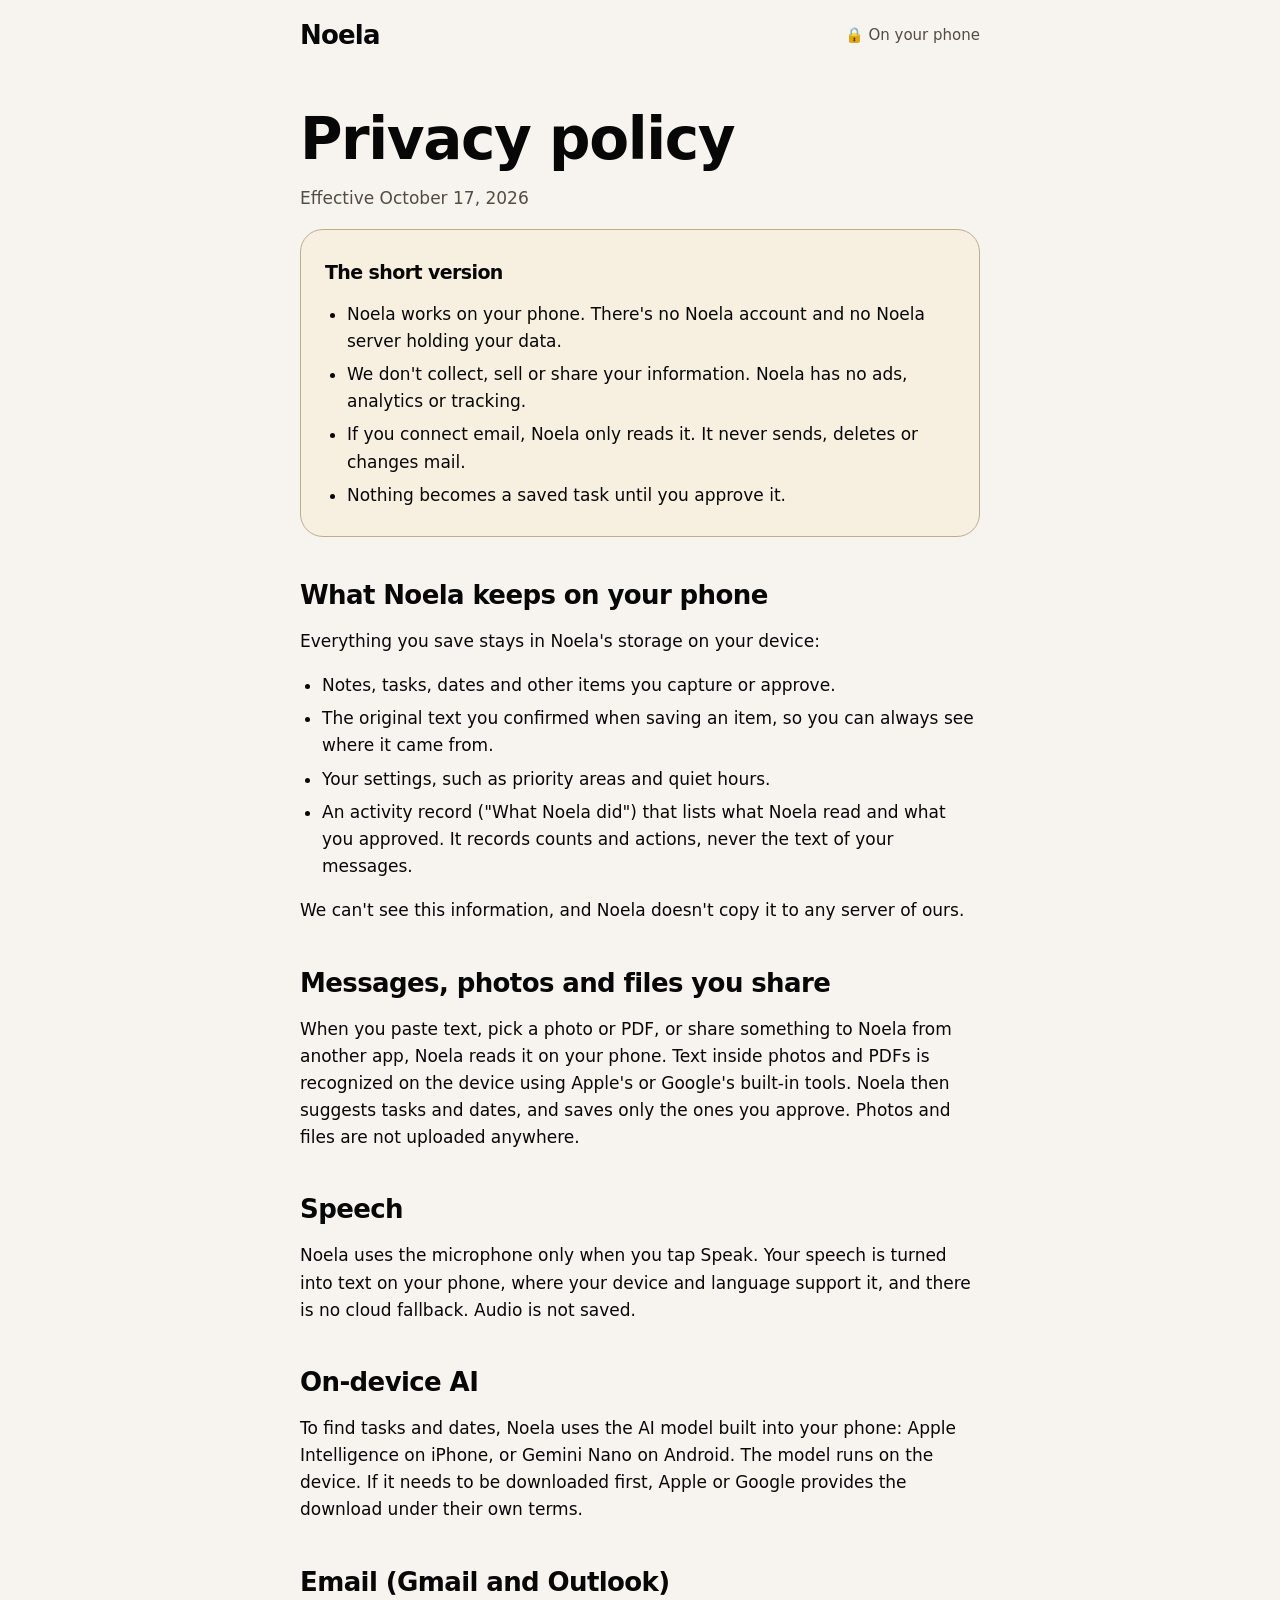
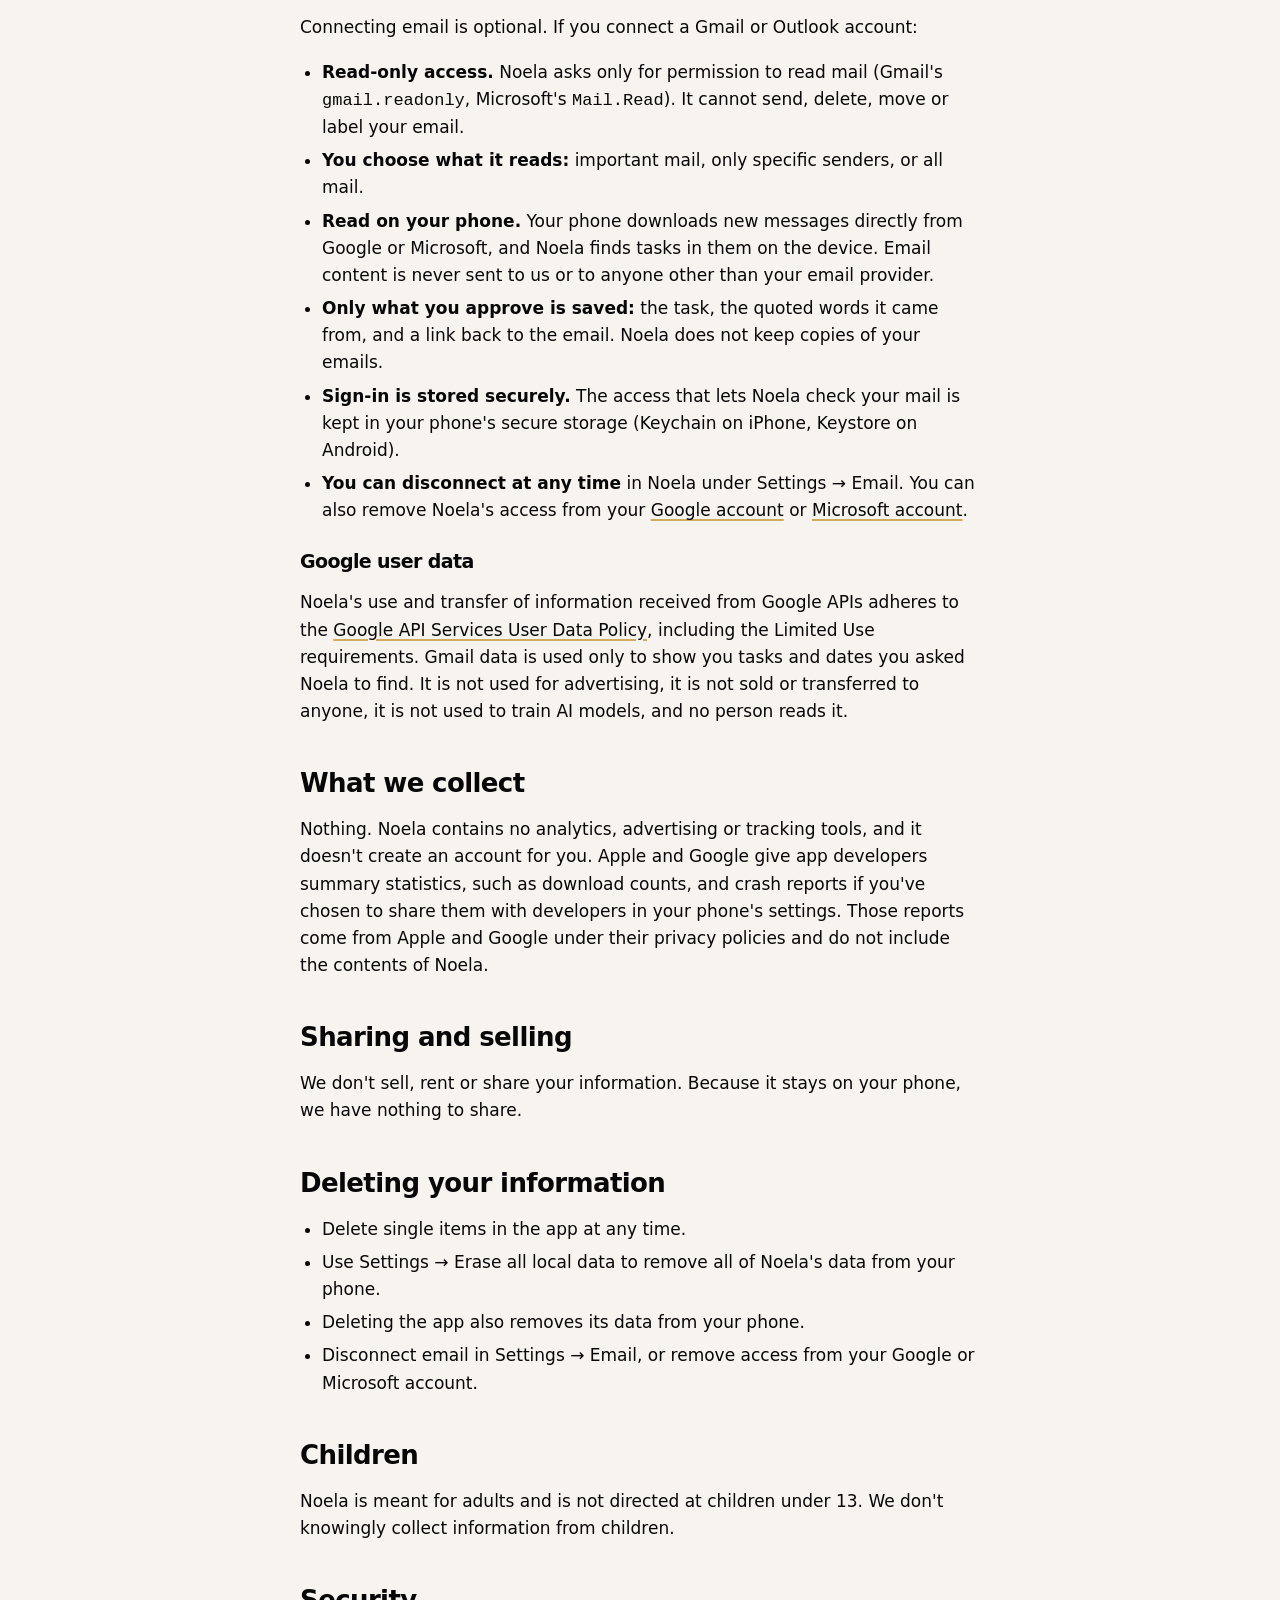
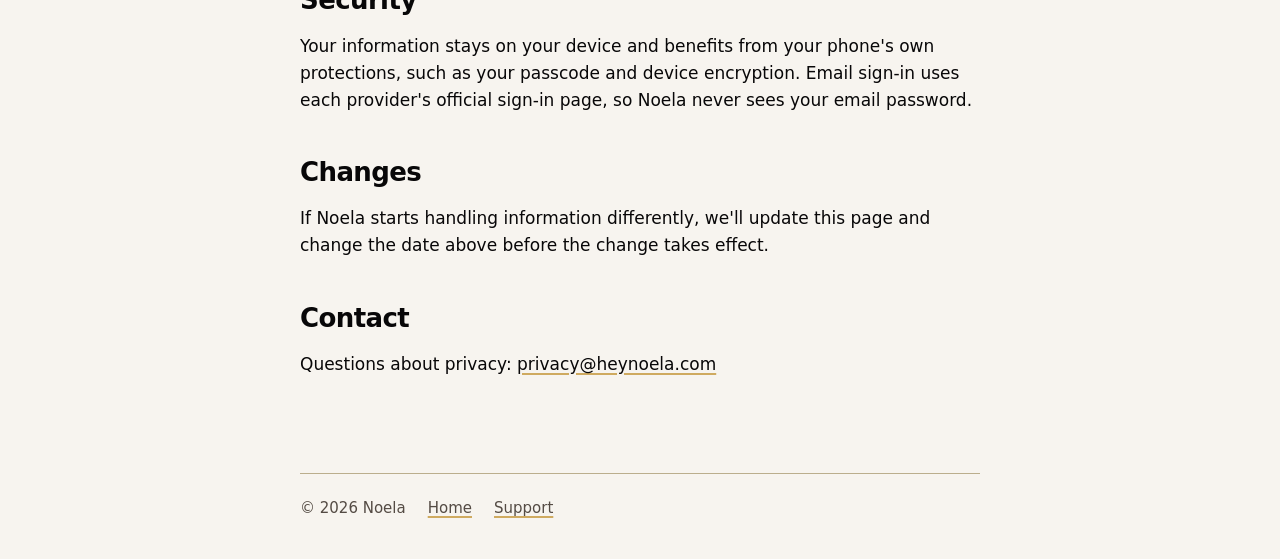
==== privacy/index.html @ 72f163c3 "Coming-soon site, privacy policy, support page and Microsoft domain verification Co-Authored-By: Cla" ====
<!doctype html>
<html lang="en">
<head>
  <meta charset="utf-8">
  <meta name="viewport" content="width=device-width, initial-scale=1">
  <meta name="robots" content="noindex">
  <title>Privacy policy · Noela</title>
  <meta name="description" content="How Noela handles your information: it stays on your phone.">
  <link rel="stylesheet" href="/site.css">
</head>
<body>
  <div class="wrap">
    <header class="top">
      <a class="wordmark" href="/">Noela</a>
      <span class="lock">🔒 On your phone</span>
    </header>

    <main class="doc">
      <h1>Privacy policy</h1>
      <p class="updated">Effective October 17, 2026</p>

      <div class="summary">
        <h3>The short version</h3>
        <ul>
          <li>Noela works on your phone. There's no Noela account and no Noela server holding your data.</li>
          <li>We don't collect, sell or share your information. Noela has no ads, analytics or tracking.</li>
          <li>If you connect email, Noela only reads it. It never sends, deletes or changes mail.</li>
          <li>Nothing becomes a saved task until you approve it.</li>
        </ul>
      </div>

      <h2>What Noela keeps on your phone</h2>
      <p>Everything you save stays in Noela's storage on your device:</p>
      <ul>
        <li>Notes, tasks, dates and other items you capture or approve.</li>
        <li>The original text you confirmed when saving an item, so you can always see where it came from.</li>
        <li>Your settings, such as priority areas and quiet hours.</li>
        <li>An activity record ("What Noela did") that lists what Noela read and what you approved. It records counts and actions, never the text of your messages.</li>
      </ul>
      <p>We can't see this information, and Noela doesn't copy it to any server of ours.</p>

      <h2>Messages, photos and files you share</h2>
      <p>When you paste text, pick a photo or PDF, or share something to Noela from another app, Noela reads it on your phone. Text inside photos and PDFs is recognized on the device using Apple's or Google's built-in tools. Noela then suggests tasks and dates, and saves only the ones you approve. Photos and files are not uploaded anywhere.</p>

      <h2>Speech</h2>
      <p>Noela uses the microphone only when you tap Speak. Your speech is turned into text on your phone, where your device and language support it, and there is no cloud fallback. Audio is not saved.</p>

      <h2>On-device AI</h2>
      <p>To find tasks and dates, Noela uses the AI model built into your phone: Apple Intelligence on iPhone, or Gemini Nano on Android. The model runs on the device. If it needs to be downloaded first, Apple or Google provides the download under their own terms.</p>

      <h2>Email (Gmail and Outlook)</h2>
      <p>Connecting email is optional. If you connect a Gmail or Outlook account:</p>
      <ul>
        <li><strong>Read-only access.</strong> Noela asks only for permission to read mail (Gmail's <code>gmail.readonly</code>, Microsoft's <code>Mail.Read</code>). It cannot send, delete, move or label your email.</li>
        <li><strong>You choose what it reads:</strong> important mail, only specific senders, or all mail.</li>
        <li><strong>Read on your phone.</strong> Your phone downloads new messages directly from Google or Microsoft, and Noela finds tasks in them on the device. Email content is never sent to us or to anyone other than your email provider.</li>
        <li><strong>Only what you approve is saved:</strong> the task, the quoted words it came from, and a link back to the email. Noela does not keep copies of your emails.</li>
        <li><strong>Sign-in is stored securely.</strong> The access that lets Noela check your mail is kept in your phone's secure storage (Keychain on iPhone, Keystore on Android).</li>
        <li><strong>You can disconnect at any time</strong> in Noela under Settings → Email. You can also remove Noela's access from your <a href="https://myaccount.google.com/permissions">Google account</a> or <a href="https://account.live.com/consent/Manage">Microsoft account</a>.</li>
      </ul>

      <h3>Google user data</h3>
      <p>Noela's use and transfer of information received from Google APIs adheres to the <a href="https://developers.google.com/terms/api-services-user-data-policy">Google API Services User Data Policy</a>, including the Limited Use requirements. Gmail data is used only to show you tasks and dates you asked Noela to find. It is not used for advertising, it is not sold or transferred to anyone, it is not used to train AI models, and no person reads it.</p>

      <h2>What we collect</h2>
      <p>Nothing. Noela contains no analytics, advertising or tracking tools, and it doesn't create an account for you. Apple and Google give app developers summary statistics, such as download counts, and crash reports if you've chosen to share them with developers in your phone's settings. Those reports come from Apple and Google under their privacy policies and do not include the contents of Noela.</p>

      <h2>Sharing and selling</h2>
      <p>We don't sell, rent or share your information. Because it stays on your phone, we have nothing to share.</p>

      <h2>Deleting your information</h2>
      <ul>
        <li>Delete single items in the app at any time.</li>
        <li>Use Settings → Erase all local data to remove all of Noela's data from your phone.</li>
        <li>Deleting the app also removes its data from your phone.</li>
        <li>Disconnect email in Settings → Email, or remove access from your Google or Microsoft account.</li>
      </ul>

      <h2>Children</h2>
      <p>Noela is meant for adults and is not directed at children under 13. We don't knowingly collect information from children.</p>

      <h2>Security</h2>
      <p>Your information stays on your device and benefits from your phone's own protections, such as your passcode and device encryption. Email sign-in uses each provider's official sign-in page, so Noela never sees your email password.</p>

      <h2>Changes</h2>
      <p>If Noela starts handling information differently, we'll update this page and change the date above before the change takes effect.</p>

      <h2>Contact</h2>
      <p>Questions about privacy: <a href="mailto:privacy@heynoela.com">privacy@heynoela.com</a></p>
    </main>

    <footer>
      <span>© 2026 Noela</span>
      <a href="/">Home</a>
      <a href="/support/">Support</a>
    </footer>
  </div>
</body>
</html>
---- site.css ----
/* Noela's Honey palette, matching app/lib/honey.dart in the app. */
:root {
  --paper: #f7f4ef;
  --surface: #fffdf8;
  --ink: #080708;
  --muted: #544b44;
  --soft: #e3d1a2;
  --gold: #cfaa60;
  --gold-tint: #f7f0e0;
  --brown: #936c49;
  --line: #bbae8d;
  --focus: #195fb4;
  --rounded: ui-rounded, "SF Pro Rounded", "Nunito", system-ui, -apple-system, "Segoe UI", sans-serif;
  --body: system-ui, -apple-system, "Segoe UI", Roboto, sans-serif;
}

* { box-sizing: border-box; }

html { -webkit-text-size-adjust: 100%; }

body {
  margin: 0;
  background: var(--paper);
  color: var(--ink);
  font: 17px/1.6 var(--body);
}

a { color: var(--ink); text-decoration-color: var(--gold); text-underline-offset: 3px; text-decoration-thickness: 2px; }
a:hover { text-decoration-color: var(--brown); }
a:focus-visible { outline: 3px solid var(--focus); outline-offset: 3px; border-radius: 4px; }

.wrap { max-width: 720px; margin: 0 auto; padding: 0 20px; }

header.top {
  display: flex; align-items: center; justify-content: space-between;
  padding: 22px 0;
}
.wordmark {
  font: 700 26px/1 var(--rounded); letter-spacing: -0.8px;
  text-decoration: none; color: var(--ink);
}
.lock { color: var(--muted); font-size: 15px; display: flex; gap: 6px; align-items: center; }

h1, h2, h3 { font-family: var(--rounded); letter-spacing: -0.6px; line-height: 1.15; }
h1 { font-size: clamp(36px, 8vw, 58px); font-weight: 700; margin: 0 0 18px; letter-spacing: -1.4px; }
h2 { font-size: 26px; font-weight: 650; margin: 44px 0 10px; }
h3 { font-size: 19px; font-weight: 650; margin: 26px 0 6px; }
p, li { color: var(--ink); }
.muted { color: var(--muted); }

/* Home */
.hero { padding: 9vh 0 6vh; }
.lede { font-size: 20px; color: var(--muted); max-width: 34ch; margin: 0 0 30px; }
.card {
  background: var(--gold-tint); border: 1px solid var(--line); border-radius: 23px;
  padding: 24px 26px; margin: 0 0 18px;
}
.card p { margin: 0 0 10px; }
.card p:last-child { margin: 0; }
.pill {
  display: inline-block; background: var(--ink); color: var(--paper);
  padding: 13px 24px; border-radius: 999px; font-weight: 600; text-decoration: none;
}
.pill:hover { background: #2a2526; }
.points { list-style: none; padding: 0; margin: 26px 0 0; display: grid; gap: 12px; }
.points li {
  background: var(--surface); border: 1px solid var(--line); border-radius: 18px; padding: 14px 18px;
}
.points strong { font-family: var(--rounded); }

/* Long-form pages */
.doc { padding: 4vh 0 2vh; }
.doc .updated { color: var(--muted); margin-top: -6px; }
.doc ul { padding-left: 22px; }
.doc li { margin: 6px 0; }
.summary { background: var(--gold-tint); border: 1px solid var(--line); border-radius: 23px; padding: 6px 24px 10px; }

footer {
  border-top: 1px solid var(--line); margin-top: 60px; padding: 22px 0 40px;
  color: var(--muted); font-size: 15px;
  display: flex; flex-wrap: wrap; gap: 8px 22px;
}
footer a { color: var(--muted); }
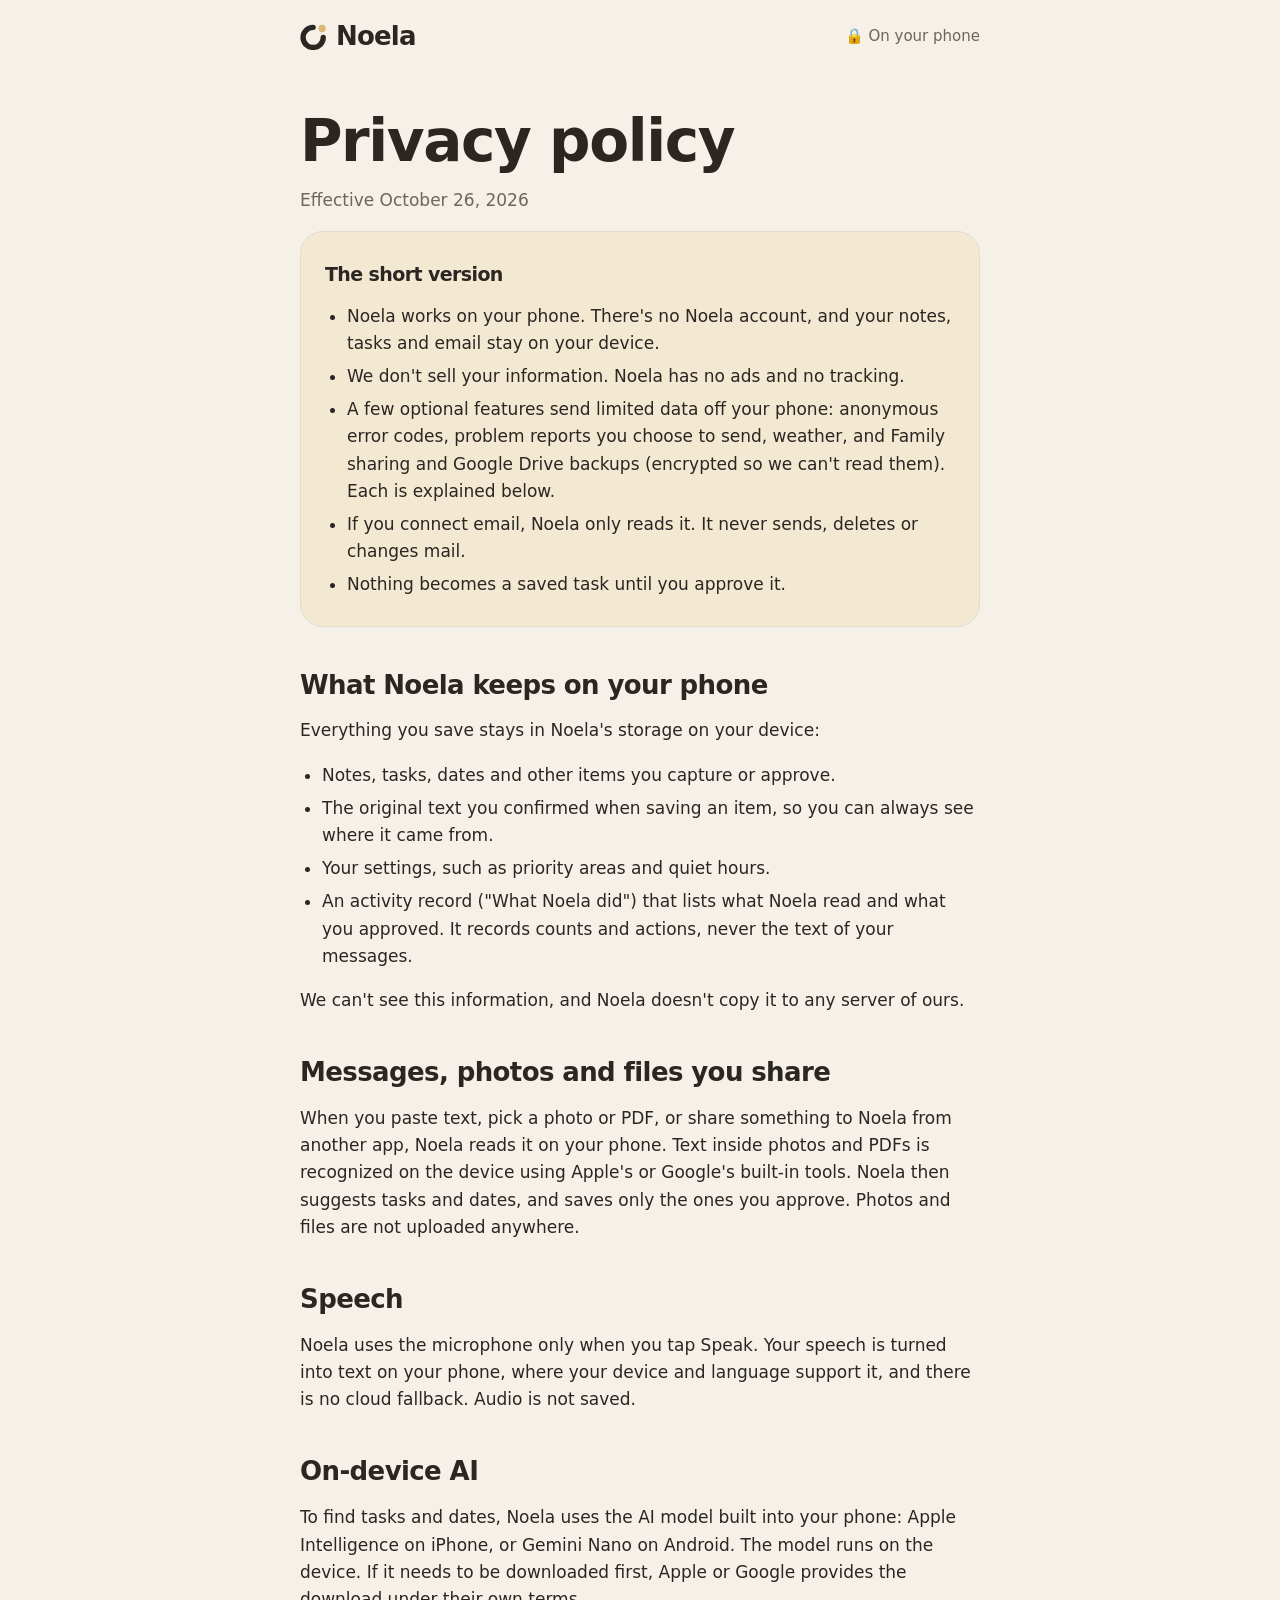
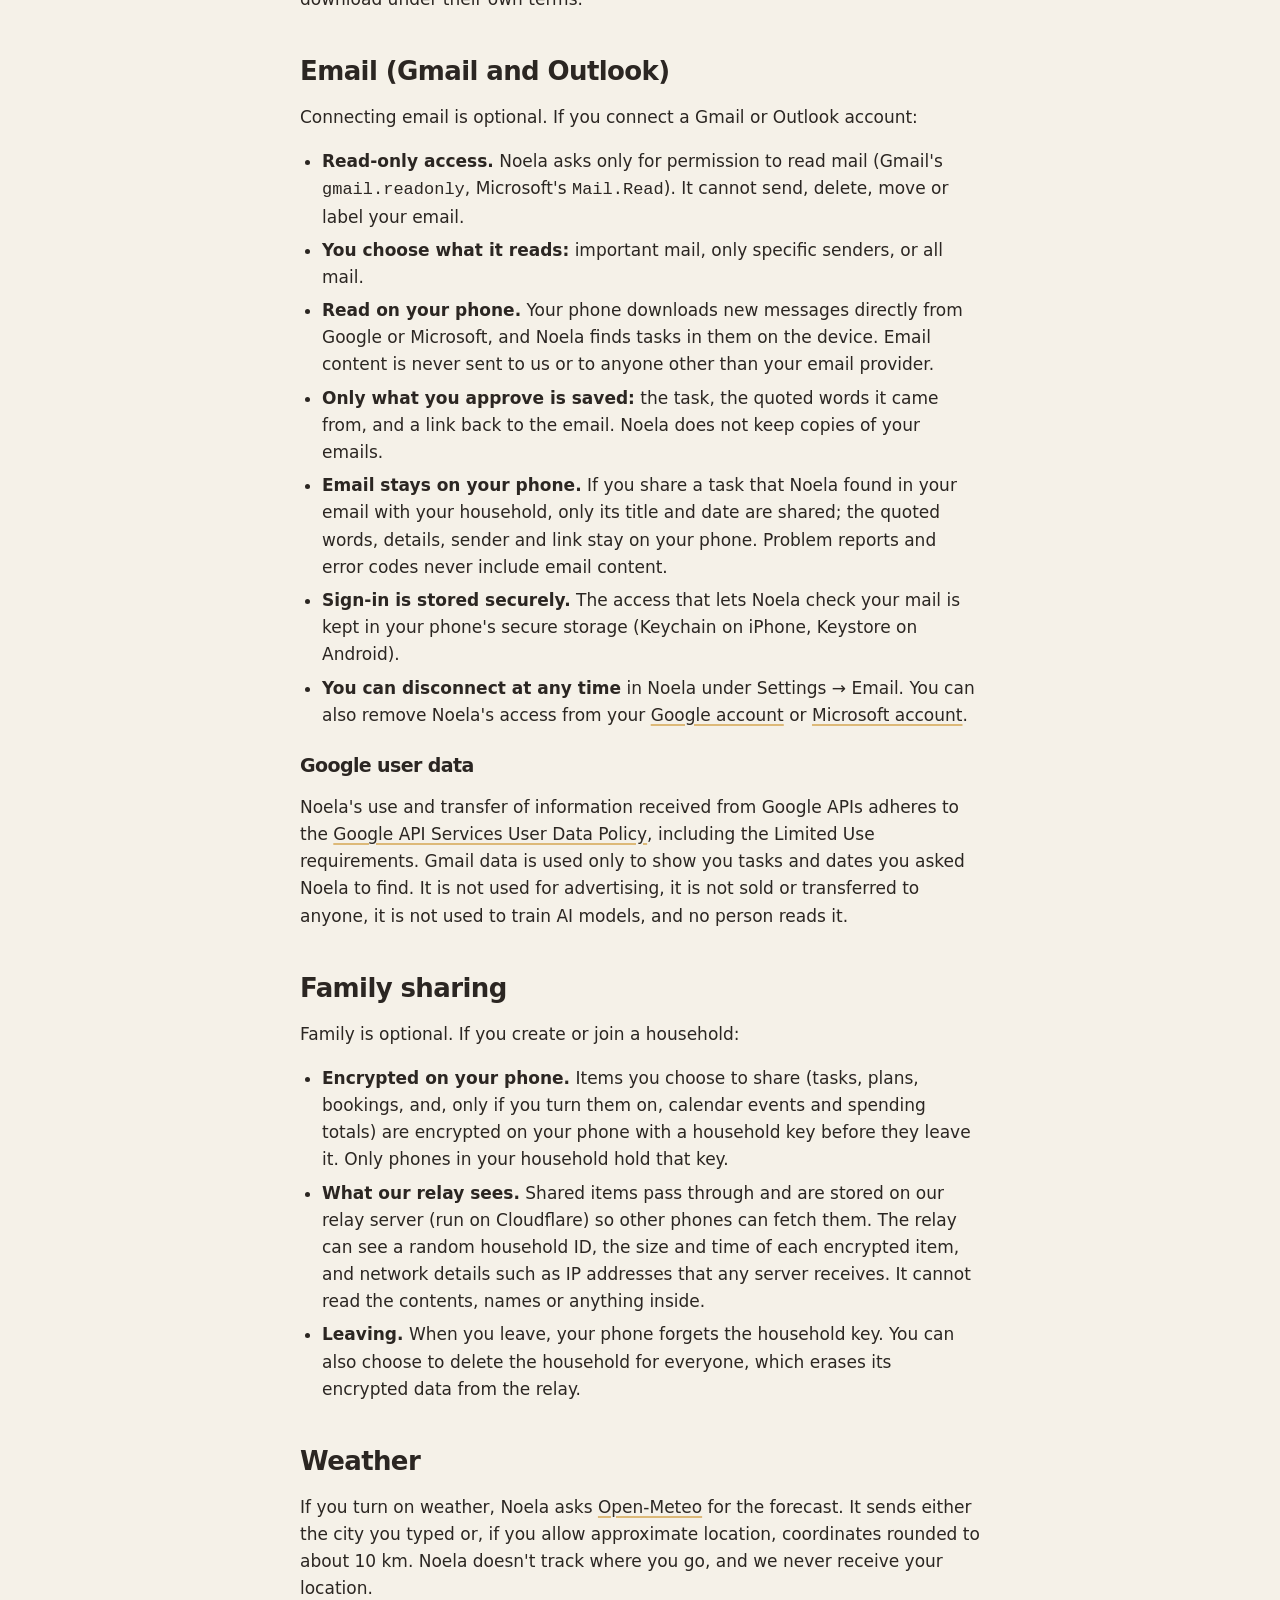
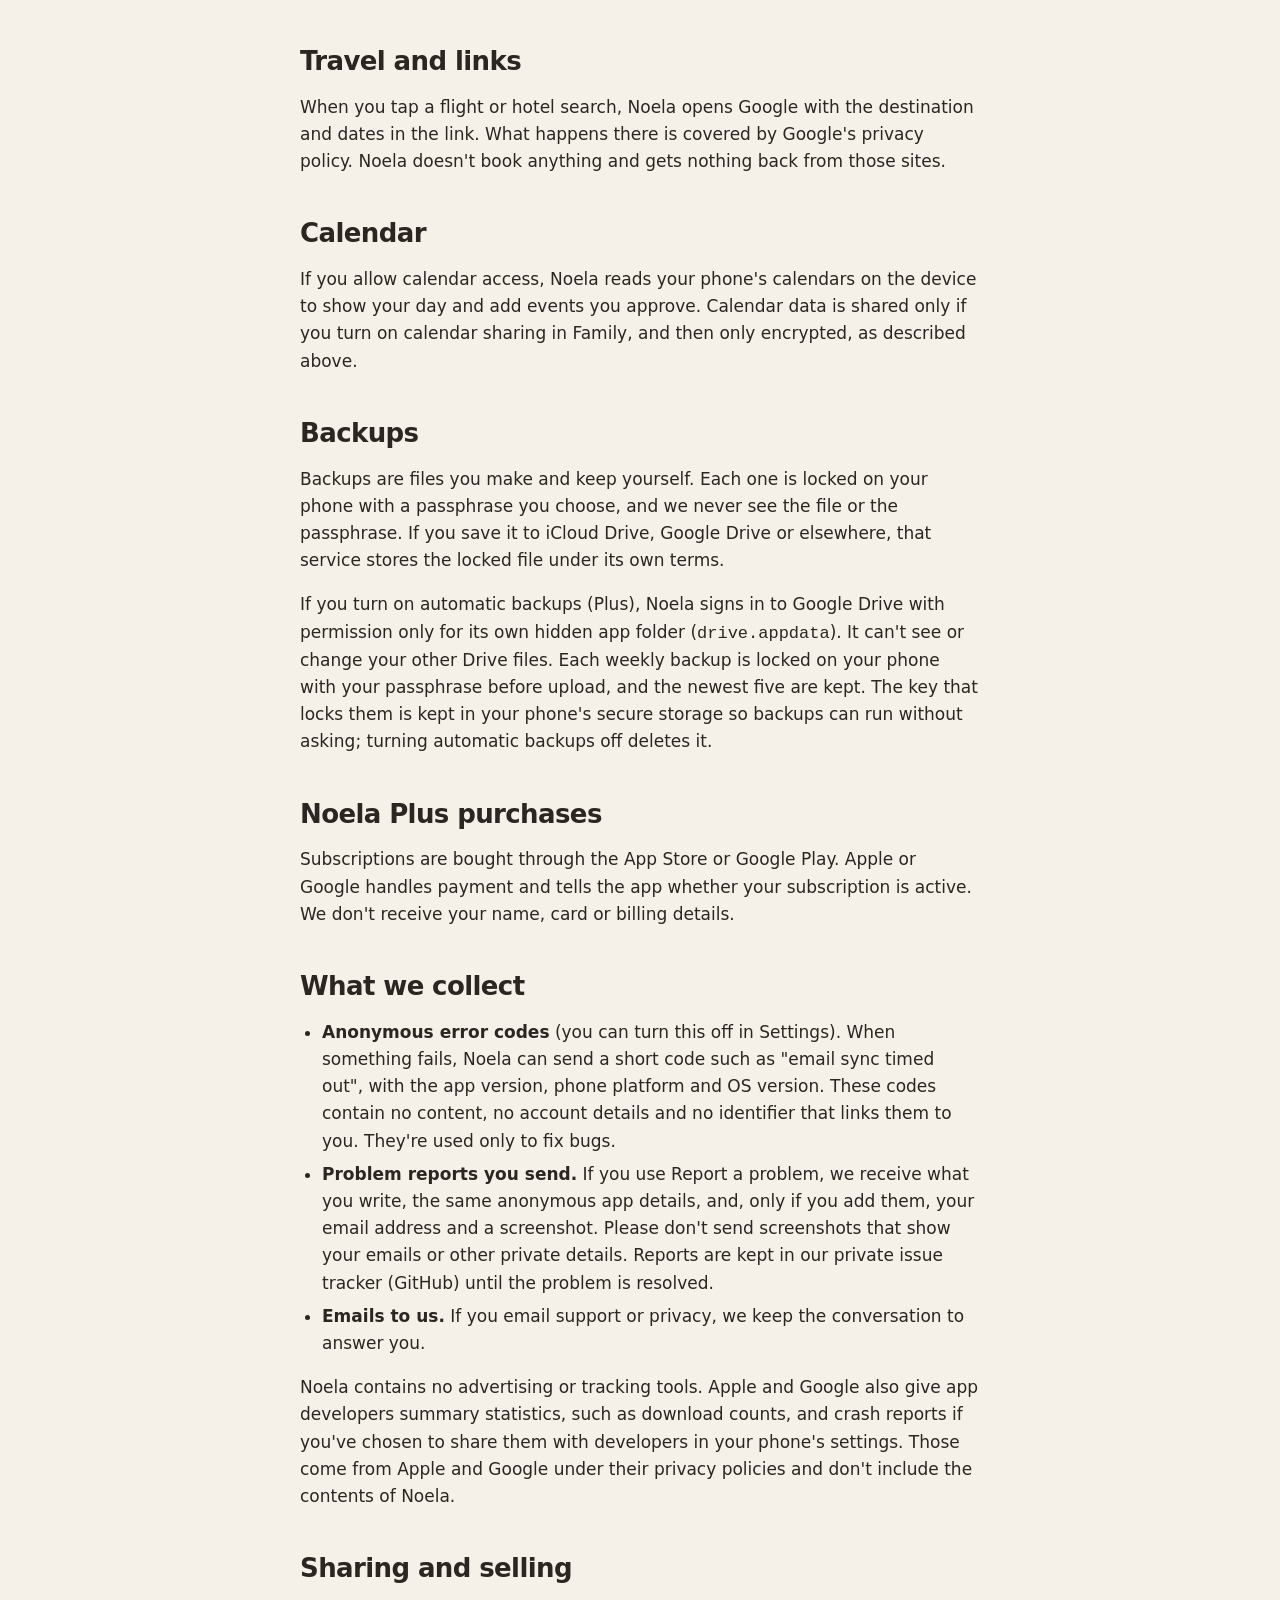
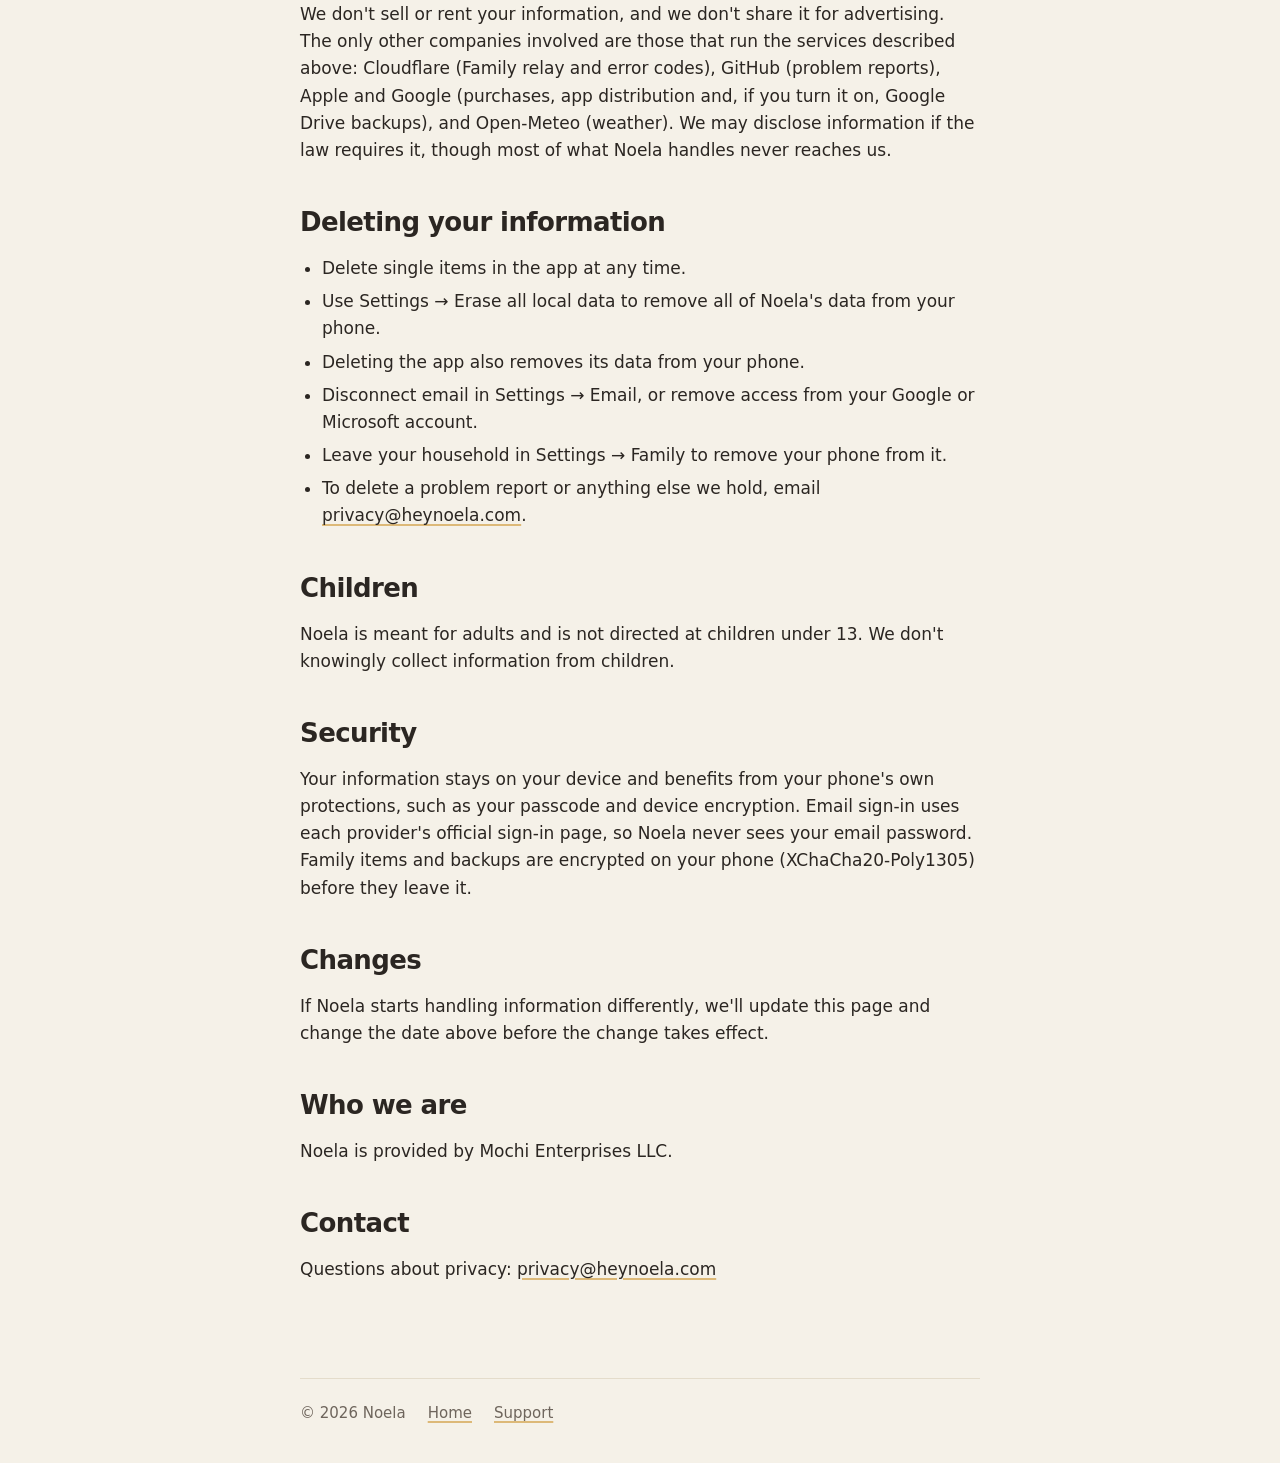
==== commit 6493a23c: "Updated privacy policy (Oct 26, 2026), Noela logo, block crawlers until launch Co-Authored-By: Claud" ====
--- a/privacy/index.html
+++ b/privacy/index.html
@@ -7,23 +7,26 @@
   <title>Privacy policy · Noela</title>
   <meta name="description" content="How Noela handles your information: it stays on your phone.">
   <link rel="stylesheet" href="/site.css">
+  <link rel="icon" href="/favicon.svg" type="image/svg+xml">
+  <link rel="apple-touch-icon" href="/apple-touch-icon.png">
 </head>
 <body>
   <div class="wrap">
     <header class="top">
-      <a class="wordmark" href="/">Noela</a>
+      <a class="wordmark" href="/"><img src="/logo.svg" alt="" width="28" height="28">Noela</a>
       <span class="lock">🔒 On your phone</span>
     </header>
 
     <main class="doc">
       <h1>Privacy policy</h1>
-      <p class="updated">Effective October 17, 2026</p>
+      <p class="updated">Effective October 26, 2026</p>
 
       <div class="summary">
         <h3>The short version</h3>
         <ul>
-          <li>Noela works on your phone. There's no Noela account and no Noela server holding your data.</li>
-          <li>We don't collect, sell or share your information. Noela has no ads, analytics or tracking.</li>
+          <li>Noela works on your phone. There's no Noela account, and your notes, tasks and email stay on your device.</li>
+          <li>We don't sell your information. Noela has no ads and no tracking.</li>
+          <li>A few optional features send limited data off your phone: anonymous error codes, problem reports you choose to send, weather, and Family sharing and Google Drive backups (encrypted so we can't read them). Each is explained below.</li>
           <li>If you connect email, Noela only reads it. It never sends, deletes or changes mail.</li>
           <li>Nothing becomes a saved task until you approve it.</li>
         </ul>
@@ -55,6 +58,7 @@
         <li><strong>You choose what it reads:</strong> important mail, only specific senders, or all mail.</li>
         <li><strong>Read on your phone.</strong> Your phone downloads new messages directly from Google or Microsoft, and Noela finds tasks in them on the device. Email content is never sent to us or to anyone other than your email provider.</li>
         <li><strong>Only what you approve is saved:</strong> the task, the quoted words it came from, and a link back to the email. Noela does not keep copies of your emails.</li>
+        <li><strong>Email stays on your phone.</strong> If you share a task that Noela found in your email with your household, only its title and date are shared; the quoted words, details, sender and link stay on your phone. Problem reports and error codes never include email content.</li>
         <li><strong>Sign-in is stored securely.</strong> The access that lets Noela check your mail is kept in your phone's secure storage (Keychain on iPhone, Keystore on Android).</li>
         <li><strong>You can disconnect at any time</strong> in Noela under Settings → Email. You can also remove Noela's access from your <a href="https://myaccount.google.com/permissions">Google account</a> or <a href="https://account.live.com/consent/Manage">Microsoft account</a>.</li>
       </ul>
@@ -62,11 +66,40 @@
       <h3>Google user data</h3>
       <p>Noela's use and transfer of information received from Google APIs adheres to the <a href="https://developers.google.com/terms/api-services-user-data-policy">Google API Services User Data Policy</a>, including the Limited Use requirements. Gmail data is used only to show you tasks and dates you asked Noela to find. It is not used for advertising, it is not sold or transferred to anyone, it is not used to train AI models, and no person reads it.</p>
 
+      <h2>Family sharing</h2>
+      <p>Family is optional. If you create or join a household:</p>
+      <ul>
+        <li><strong>Encrypted on your phone.</strong> Items you choose to share (tasks, plans, bookings, and, only if you turn them on, calendar events and spending totals) are encrypted on your phone with a household key before they leave it. Only phones in your household hold that key.</li>
+        <li><strong>What our relay sees.</strong> Shared items pass through and are stored on our relay server (run on Cloudflare) so other phones can fetch them. The relay can see a random household ID, the size and time of each encrypted item, and network details such as IP addresses that any server receives. It cannot read the contents, names or anything inside.</li>
+        <li><strong>Leaving.</strong> When you leave, your phone forgets the household key. You can also choose to delete the household for everyone, which erases its encrypted data from the relay.</li>
+      </ul>
+
+      <h2>Weather</h2>
+      <p>If you turn on weather, Noela asks <a href="https://open-meteo.com/">Open-Meteo</a> for the forecast. It sends either the city you typed or, if you allow approximate location, coordinates rounded to about 10 km. Noela doesn't track where you go, and we never receive your location.</p>
+
+      <h2>Travel and links</h2>
+      <p>When you tap a flight or hotel search, Noela opens Google with the destination and dates in the link. What happens there is covered by Google's privacy policy. Noela doesn't book anything and gets nothing back from those sites.</p>
+
+      <h2>Calendar</h2>
+      <p>If you allow calendar access, Noela reads your phone's calendars on the device to show your day and add events you approve. Calendar data is shared only if you turn on calendar sharing in Family, and then only encrypted, as described above.</p>
+
+      <h2>Backups</h2>
+      <p>Backups are files you make and keep yourself. Each one is locked on your phone with a passphrase you choose, and we never see the file or the passphrase. If you save it to iCloud Drive, Google Drive or elsewhere, that service stores the locked file under its own terms.</p>
+      <p>If you turn on automatic backups (Plus), Noela signs in to Google Drive with permission only for its own hidden app folder (<code>drive.appdata</code>). It can't see or change your other Drive files. Each weekly backup is locked on your phone with your passphrase before upload, and the newest five are kept. The key that locks them is kept in your phone's secure storage so backups can run without asking; turning automatic backups off deletes it.</p>
+
+      <h2>Noela Plus purchases</h2>
+      <p>Subscriptions are bought through the App Store or Google Play. Apple or Google handles payment and tells the app whether your subscription is active. We don't receive your name, card or billing details.</p>
+
       <h2>What we collect</h2>
-      <p>Nothing. Noela contains no analytics, advertising or tracking tools, and it doesn't create an account for you. Apple and Google give app developers summary statistics, such as download counts, and crash reports if you've chosen to share them with developers in your phone's settings. Those reports come from Apple and Google under their privacy policies and do not include the contents of Noela.</p>
+      <ul>
+        <li><strong>Anonymous error codes</strong> (you can turn this off in Settings). When something fails, Noela can send a short code such as "email sync timed out", with the app version, phone platform and OS version. These codes contain no content, no account details and no identifier that links them to you. They're used only to fix bugs.</li>
+        <li><strong>Problem reports you send.</strong> If you use Report a problem, we receive what you write, the same anonymous app details, and, only if you add them, your email address and a screenshot. Please don't send screenshots that show your emails or other private details. Reports are kept in our private issue tracker (GitHub) until the problem is resolved.</li>
+        <li><strong>Emails to us.</strong> If you email support or privacy, we keep the conversation to answer you.</li>
+      </ul>
+      <p>Noela contains no advertising or tracking tools. Apple and Google also give app developers summary statistics, such as download counts, and crash reports if you've chosen to share them with developers in your phone's settings. Those come from Apple and Google under their privacy policies and don't include the contents of Noela.</p>
 
       <h2>Sharing and selling</h2>
-      <p>We don't sell, rent or share your information. Because it stays on your phone, we have nothing to share.</p>
+      <p>We don't sell or rent your information, and we don't share it for advertising. The only other companies involved are those that run the services described above: Cloudflare (Family relay and error codes), GitHub (problem reports), Apple and Google (purchases, app distribution and, if you turn it on, Google Drive backups), and Open-Meteo (weather). We may disclose information if the law requires it, though most of what Noela handles never reaches us.</p>
 
       <h2>Deleting your information</h2>
       <ul>
@@ -74,16 +107,21 @@
         <li>Use Settings → Erase all local data to remove all of Noela's data from your phone.</li>
         <li>Deleting the app also removes its data from your phone.</li>
         <li>Disconnect email in Settings → Email, or remove access from your Google or Microsoft account.</li>
+        <li>Leave your household in Settings → Family to remove your phone from it.</li>
+        <li>To delete a problem report or anything else we hold, email <a href="mailto:privacy@heynoela.com">privacy@heynoela.com</a>.</li>
       </ul>
 
       <h2>Children</h2>
       <p>Noela is meant for adults and is not directed at children under 13. We don't knowingly collect information from children.</p>
 
       <h2>Security</h2>
-      <p>Your information stays on your device and benefits from your phone's own protections, such as your passcode and device encryption. Email sign-in uses each provider's official sign-in page, so Noela never sees your email password.</p>
+      <p>Your information stays on your device and benefits from your phone's own protections, such as your passcode and device encryption. Email sign-in uses each provider's official sign-in page, so Noela never sees your email password. Family items and backups are encrypted on your phone (XChaCha20-Poly1305) before they leave it.</p>
 
       <h2>Changes</h2>
       <p>If Noela starts handling information differently, we'll update this page and change the date above before the change takes effect.</p>
+
+      <h2>Who we are</h2>
+      <p>Noela is provided by Mochi Enterprises LLC.</p>
 
       <h2>Contact</h2>
       <p>Questions about privacy: <a href="mailto:privacy@heynoela.com">privacy@heynoela.com</a></p>
--- a/site.css
+++ b/site.css
@@ -1,14 +1,14 @@
-/* Noela's Honey palette, matching app/lib/honey.dart in the app. */
+/* Noela's Soft honey palette, matching app/lib/honey.dart in the app. */
 :root {
-  --paper: #f7f4ef;
-  --surface: #fffdf8;
-  --ink: #080708;
-  --muted: #544b44;
-  --soft: #e3d1a2;
-  --gold: #cfaa60;
-  --gold-tint: #f7f0e0;
+  --paper: #f5f1e8;
+  --surface: #fbf8f1;
+  --ink: #2b2622;
+  --muted: #6e655c;
+  --soft: #ecd29e;
+  --gold: #ddb978;
+  --gold-tint: #f3e9d2;
   --brown: #936c49;
-  --line: #bbae8d;
+  --line: #e4dccb;
   --focus: #195fb4;
   --rounded: ui-rounded, "SF Pro Rounded", "Nunito", system-ui, -apple-system, "Segoe UI", sans-serif;
   --body: system-ui, -apple-system, "Segoe UI", Roboto, sans-serif;
@@ -38,7 +38,9 @@
 .wordmark {
   font: 700 26px/1 var(--rounded); letter-spacing: -0.8px;
   text-decoration: none; color: var(--ink);
+  display: inline-flex; align-items: center; gap: 8px;
 }
+.wordmark img { display: block; }
 .lock { color: var(--muted); font-size: 15px; display: flex; gap: 6px; align-items: center; }
 
 h1, h2, h3 { font-family: var(--rounded); letter-spacing: -0.6px; line-height: 1.15; }
@@ -61,7 +63,7 @@
   display: inline-block; background: var(--ink); color: var(--paper);
   padding: 13px 24px; border-radius: 999px; font-weight: 600; text-decoration: none;
 }
-.pill:hover { background: #2a2526; }
+.pill:hover { background: #3a332d; }
 .points { list-style: none; padding: 0; margin: 26px 0 0; display: grid; gap: 12px; }
 .points li {
   background: var(--surface); border: 1px solid var(--line); border-radius: 18px; padding: 14px 18px;
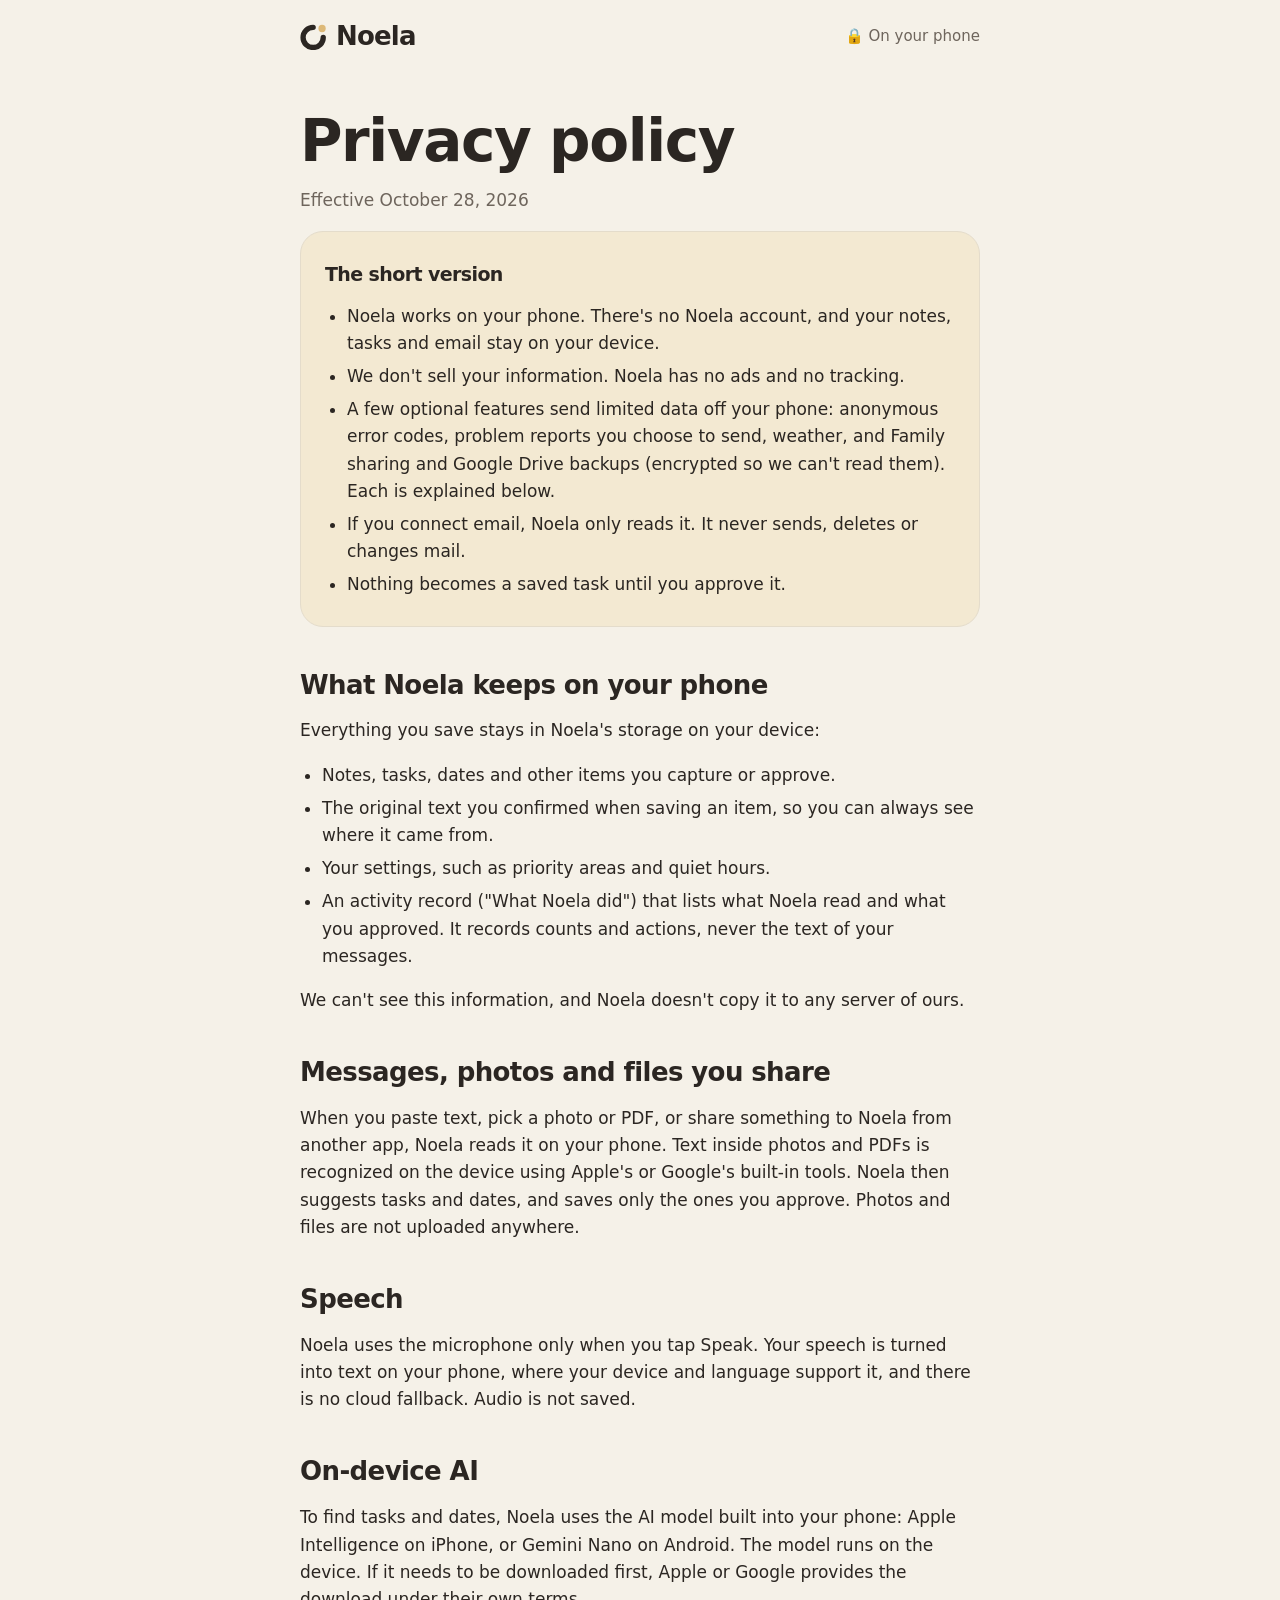
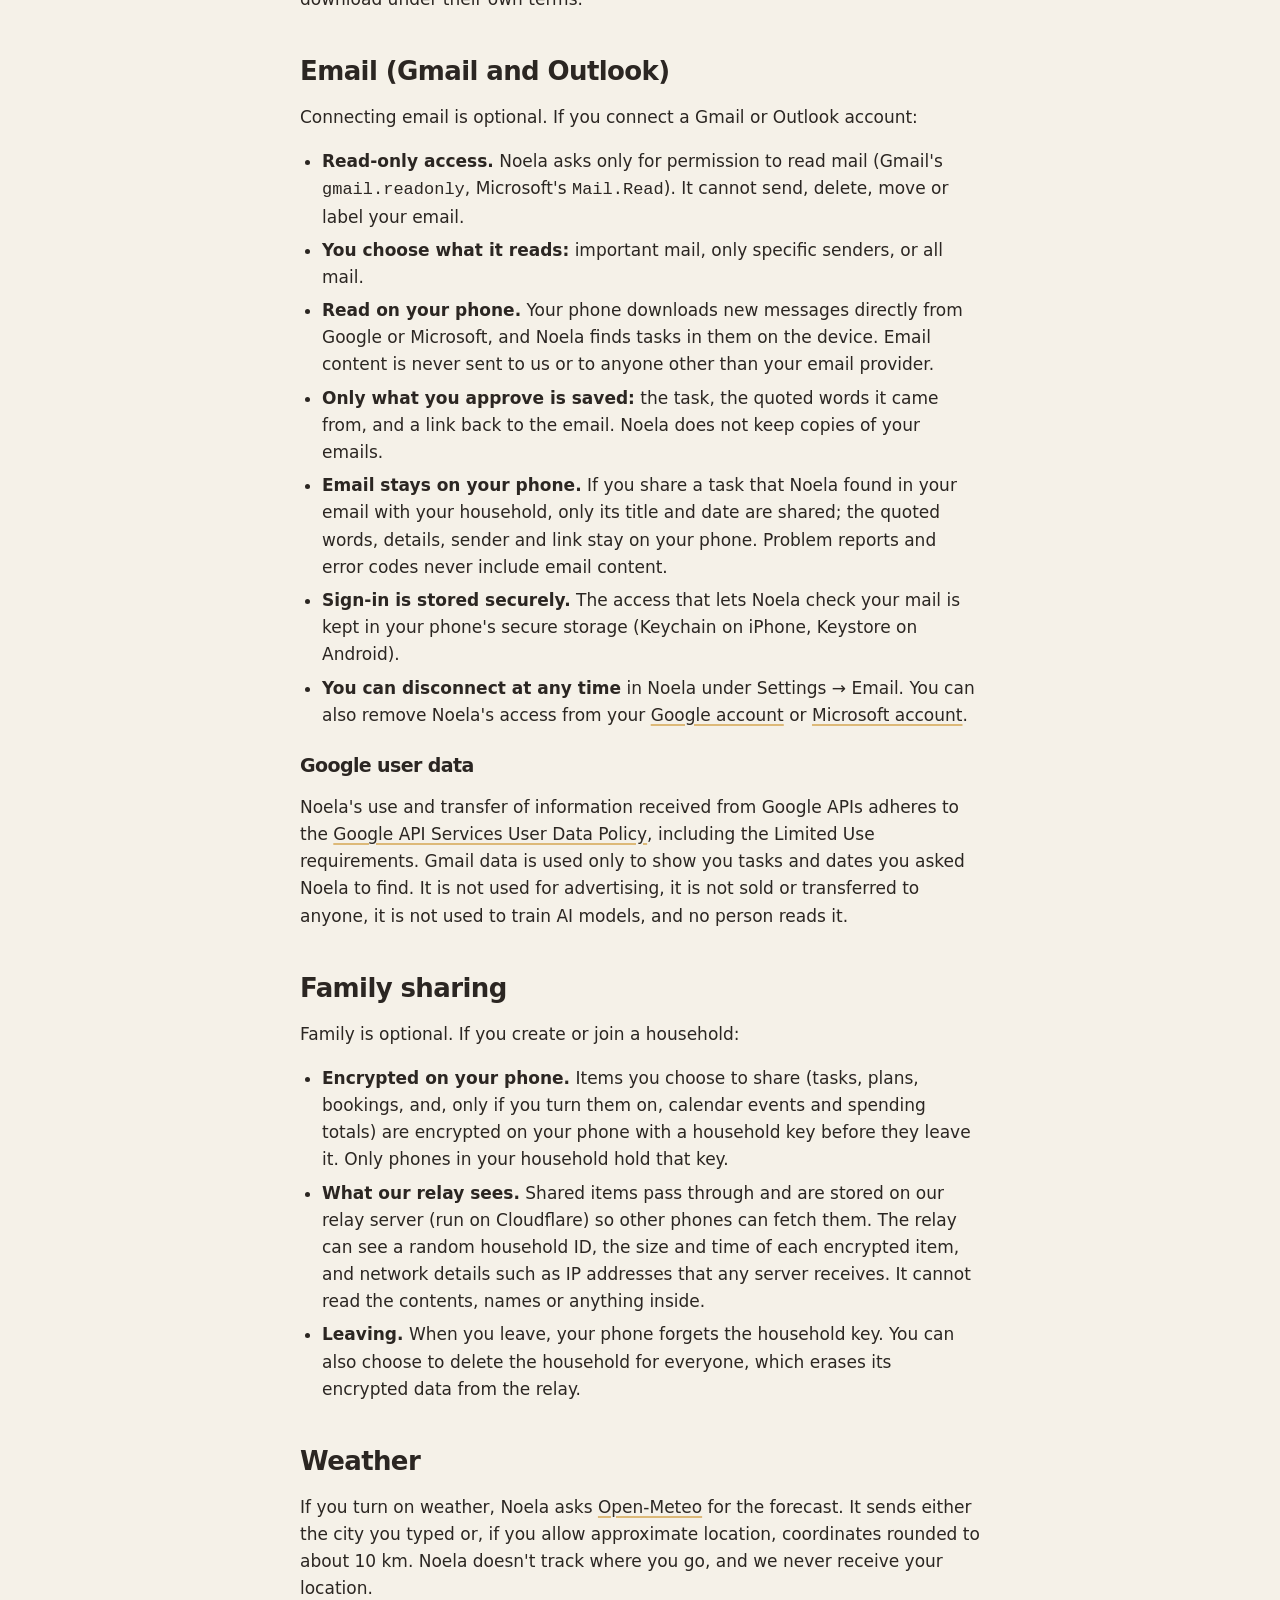
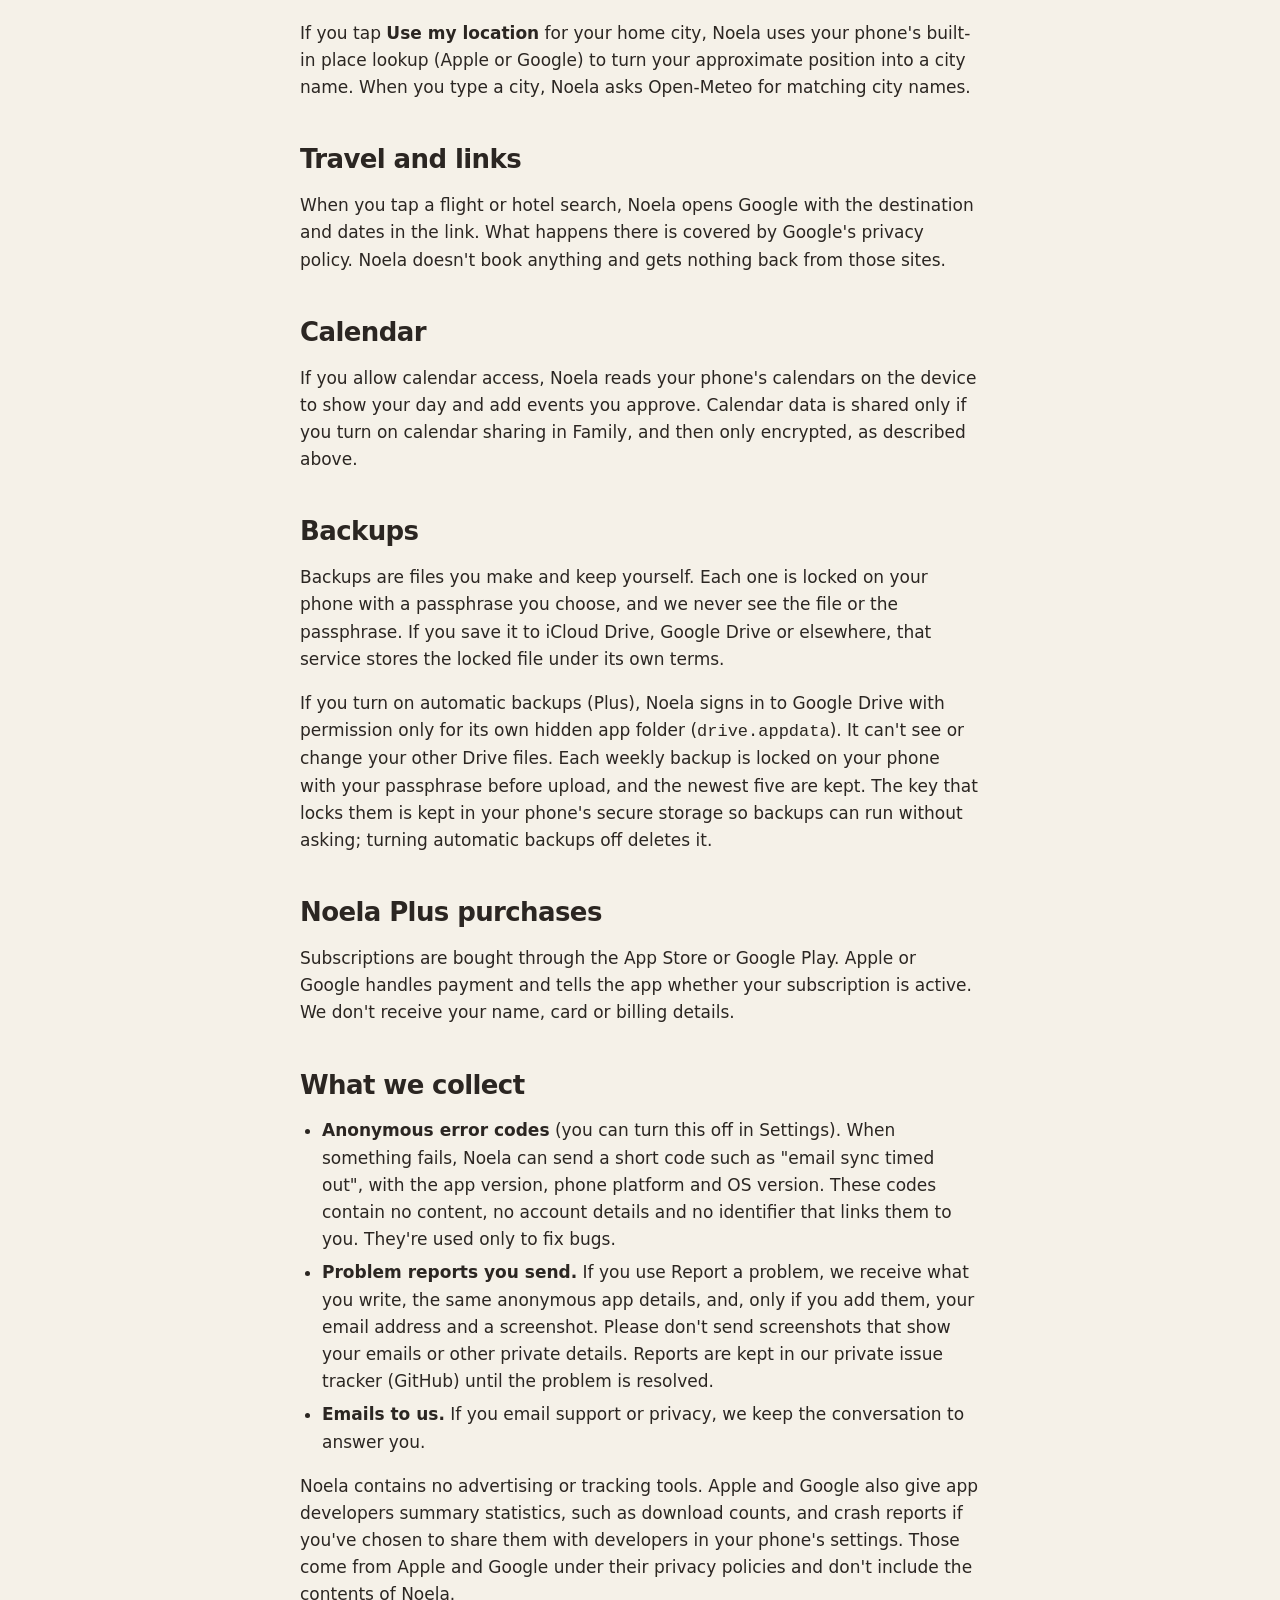
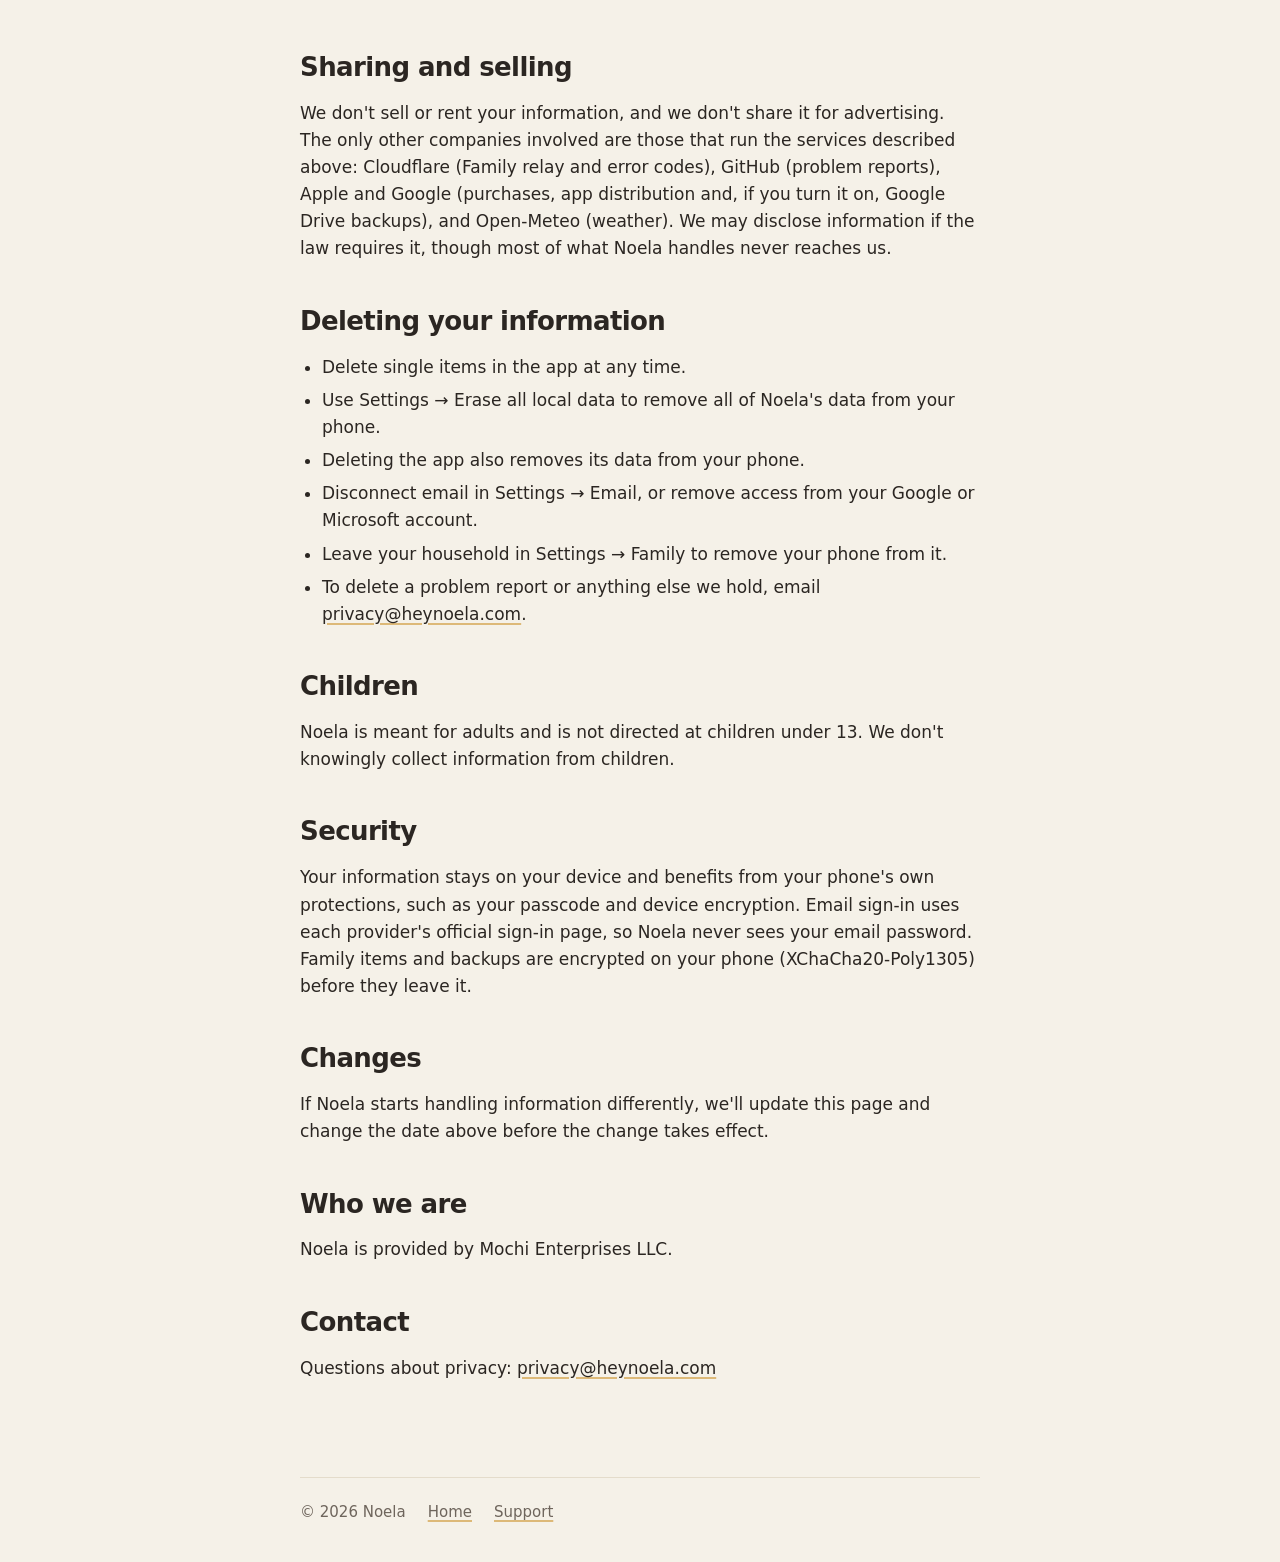
==== commit 9d7c44df: "Privacy: Use my location and city suggestions Co-Authored-By: Claude Opus 5.5 <noreply@anthropic.com" ====
--- a/privacy/index.html
+++ b/privacy/index.html
@@ -19,7 +19,7 @@
 
     <main class="doc">
       <h1>Privacy policy</h1>
-      <p class="updated">Effective October 26, 2026</p>
+      <p class="updated">Effective October 28, 2026</p>
 
       <div class="summary">
         <h3>The short version</h3>
@@ -76,6 +76,7 @@
 
       <h2>Weather</h2>
       <p>If you turn on weather, Noela asks <a href="https://open-meteo.com/">Open-Meteo</a> for the forecast. It sends either the city you typed or, if you allow approximate location, coordinates rounded to about 10 km. Noela doesn't track where you go, and we never receive your location.</p>
+      <p>If you tap <strong>Use my location</strong> for your home city, Noela uses your phone's built-in place lookup (Apple or Google) to turn your approximate position into a city name. When you type a city, Noela asks Open-Meteo for matching city names.</p>
 
       <h2>Travel and links</h2>
       <p>When you tap a flight or hotel search, Noela opens Google with the destination and dates in the link. What happens there is covered by Google's privacy policy. Noela doesn't book anything and gets nothing back from those sites.</p>
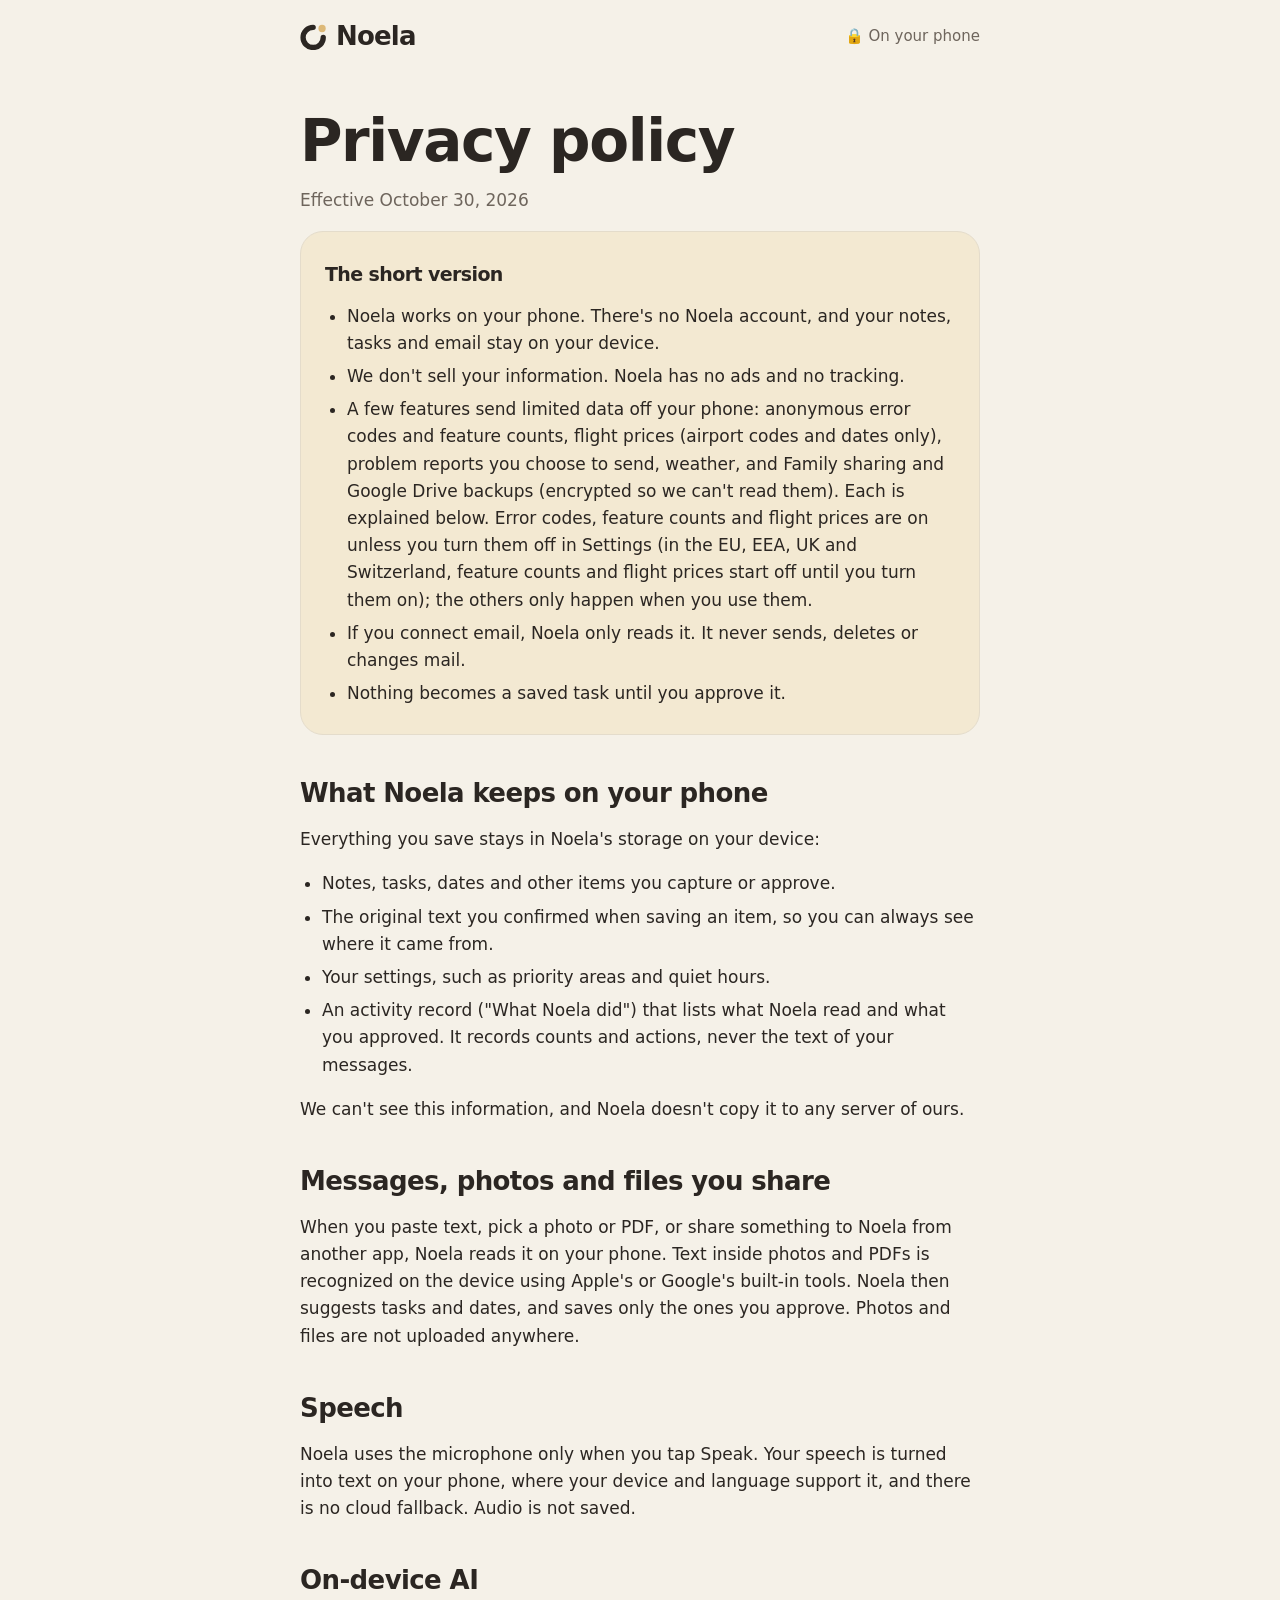
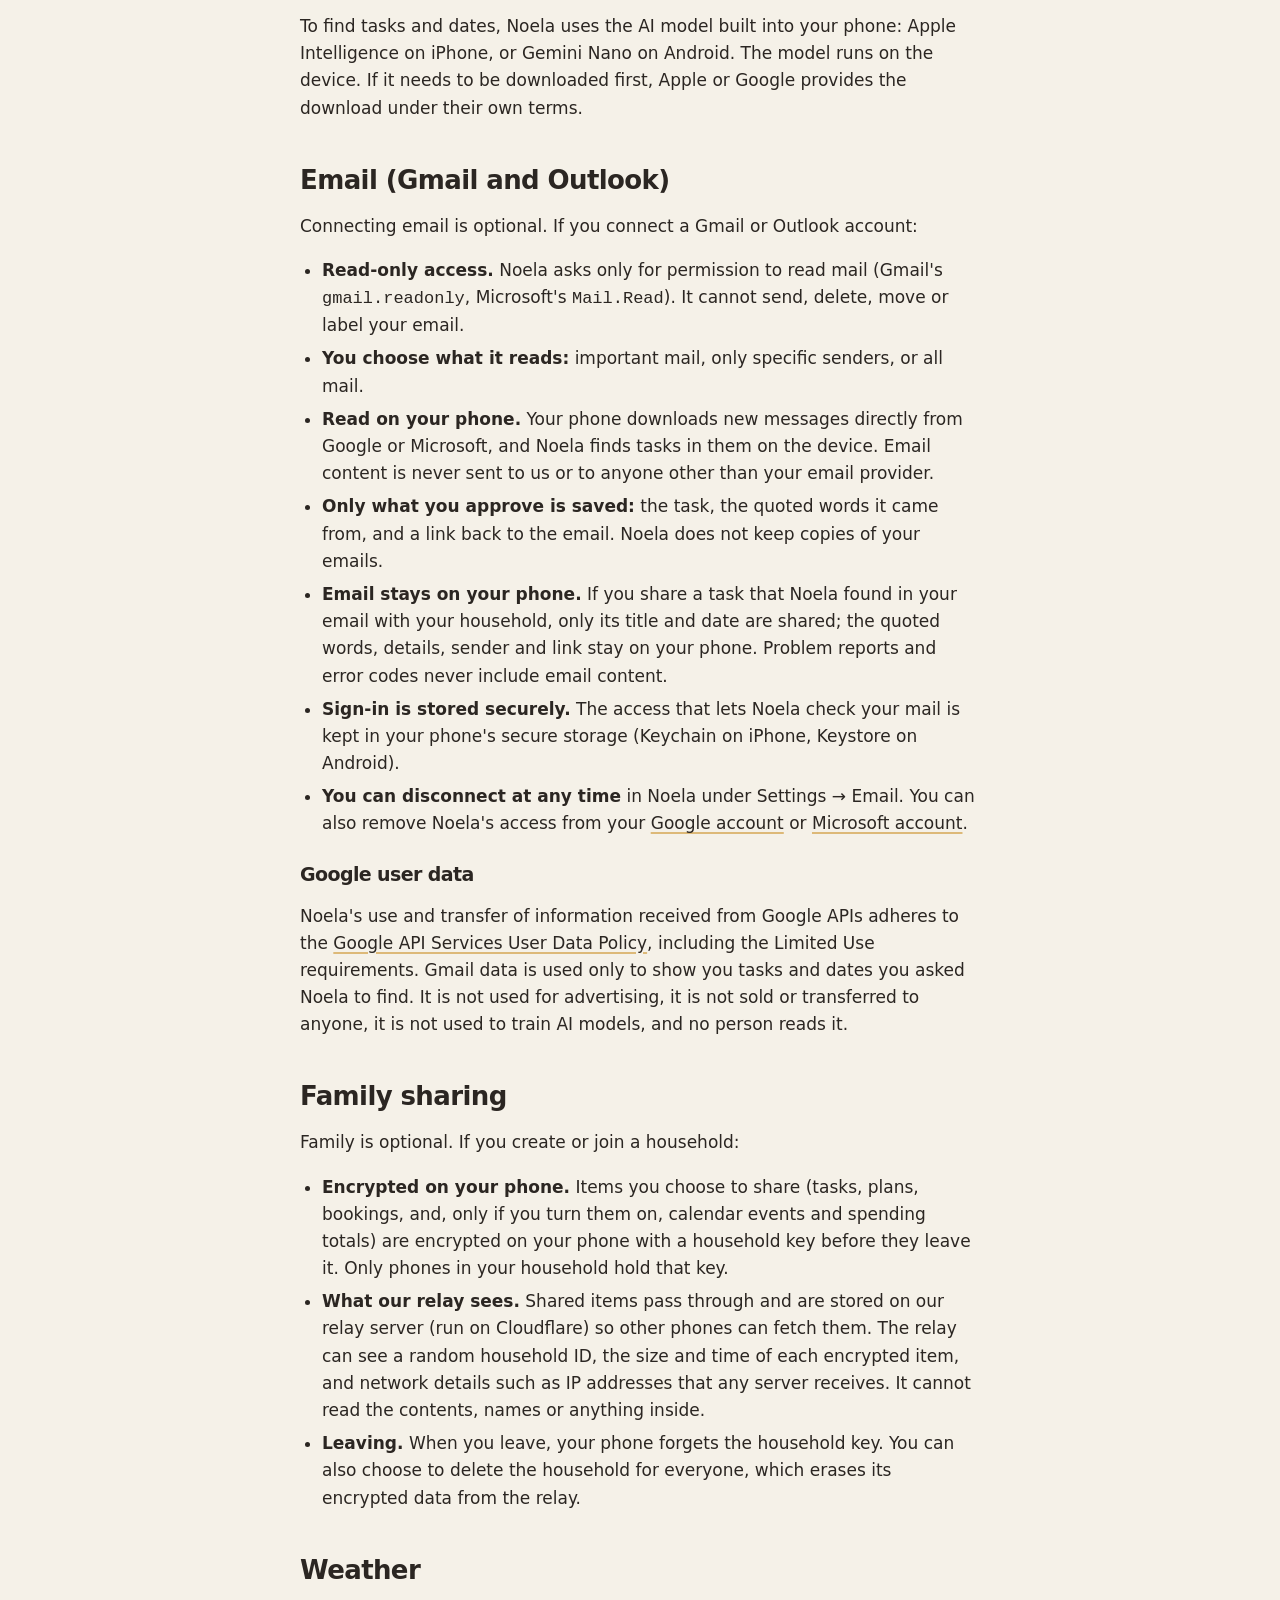
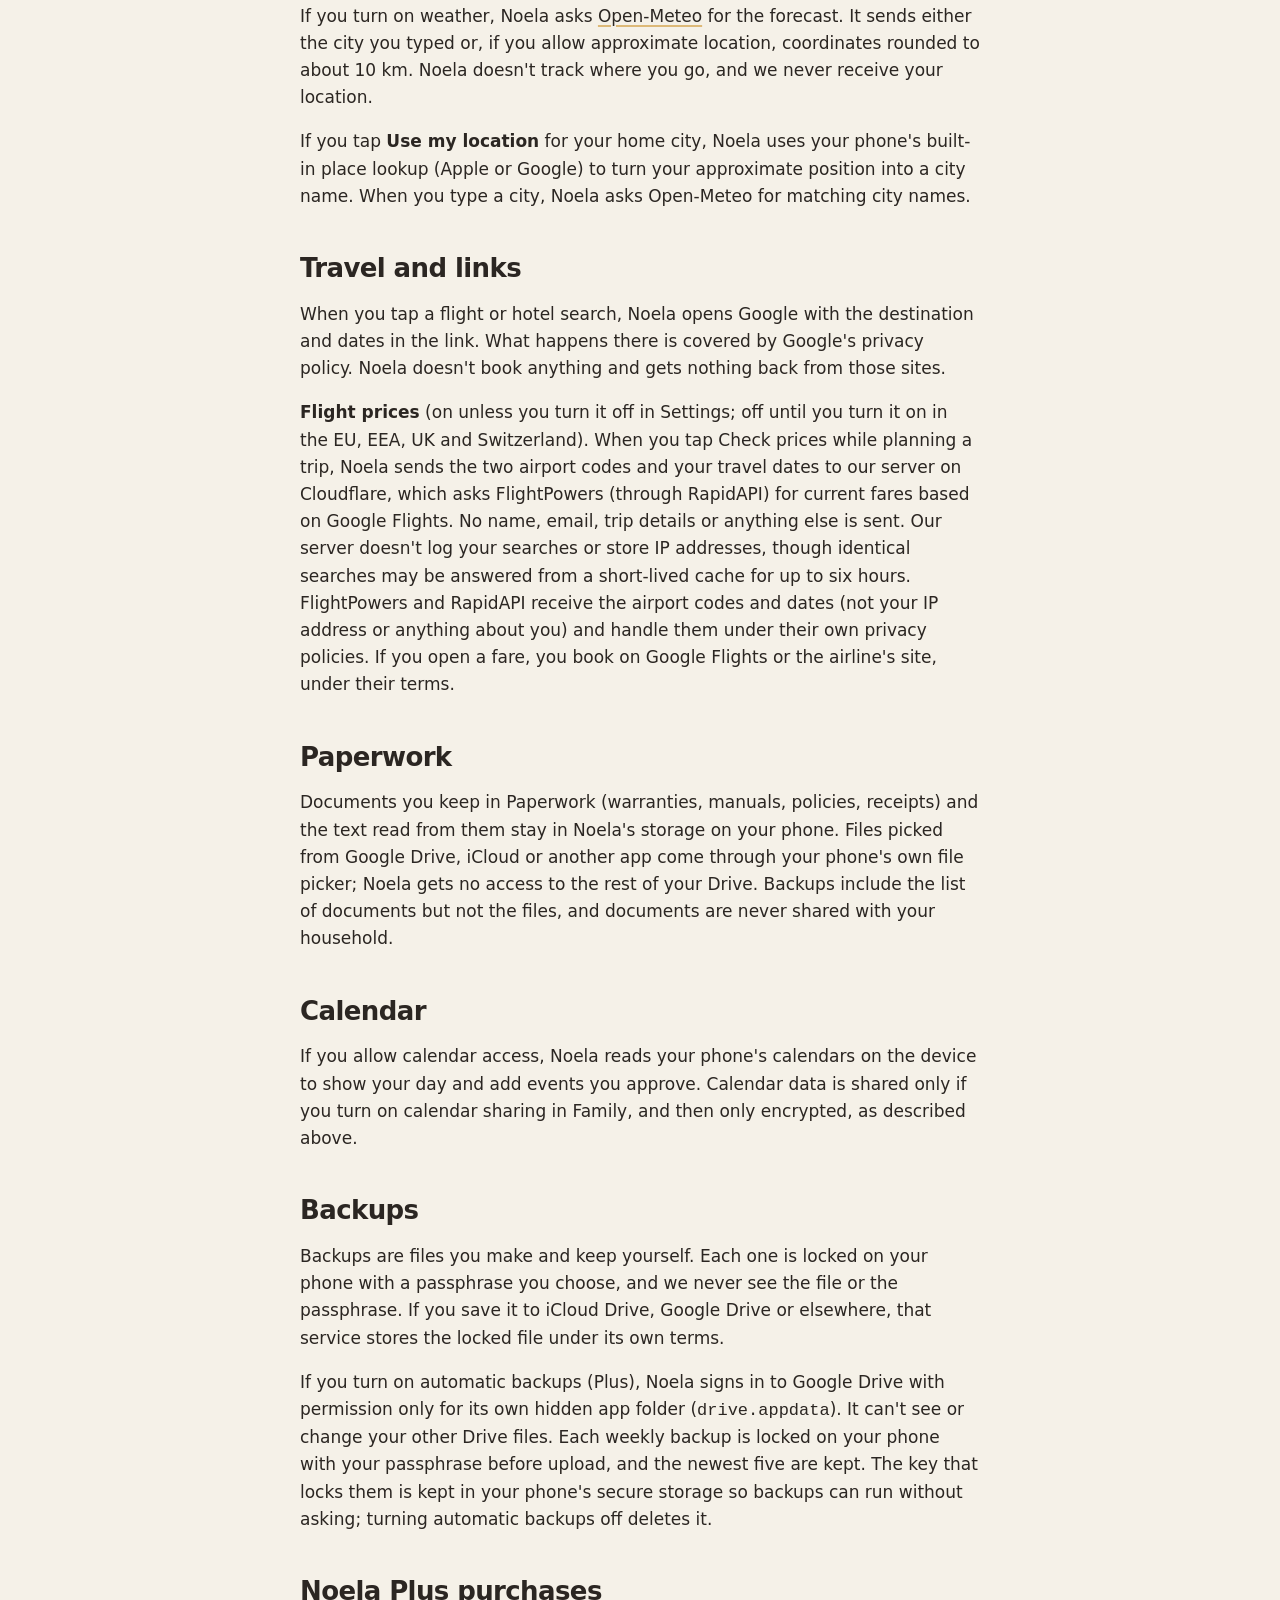
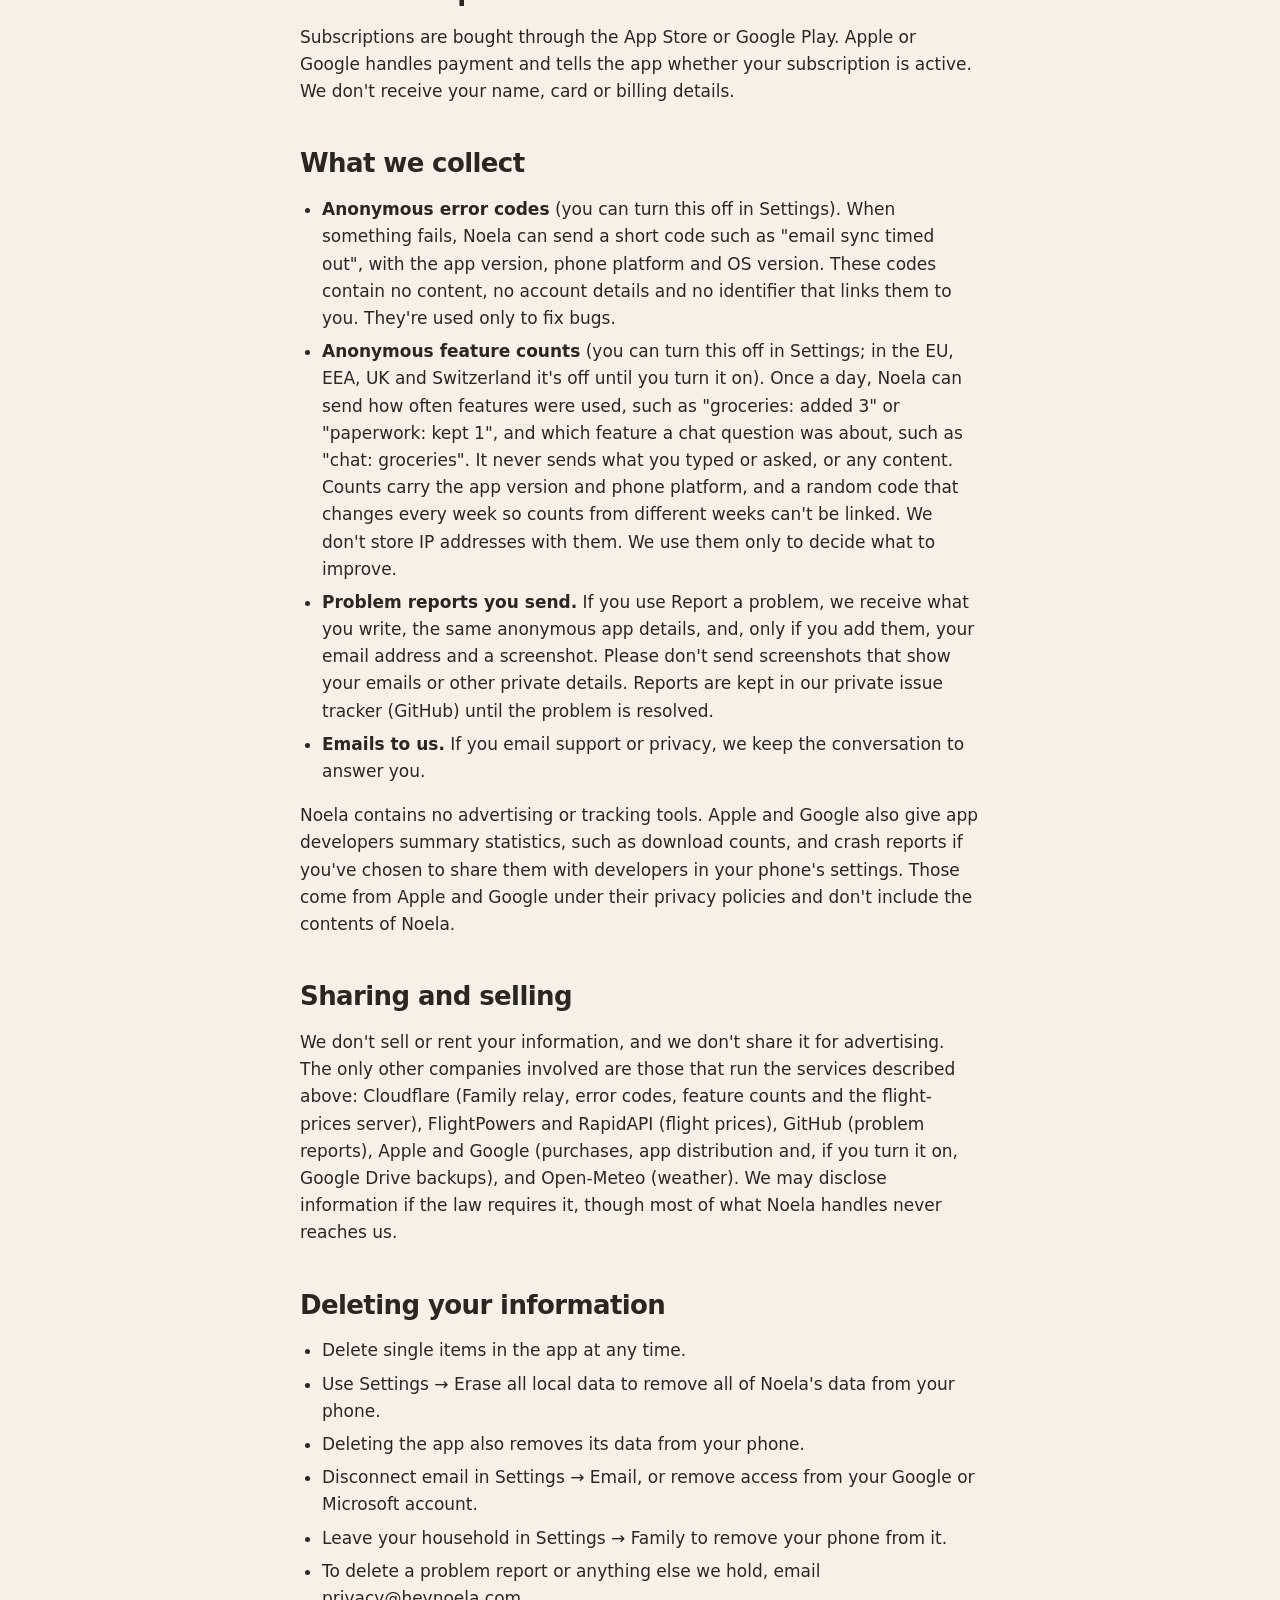
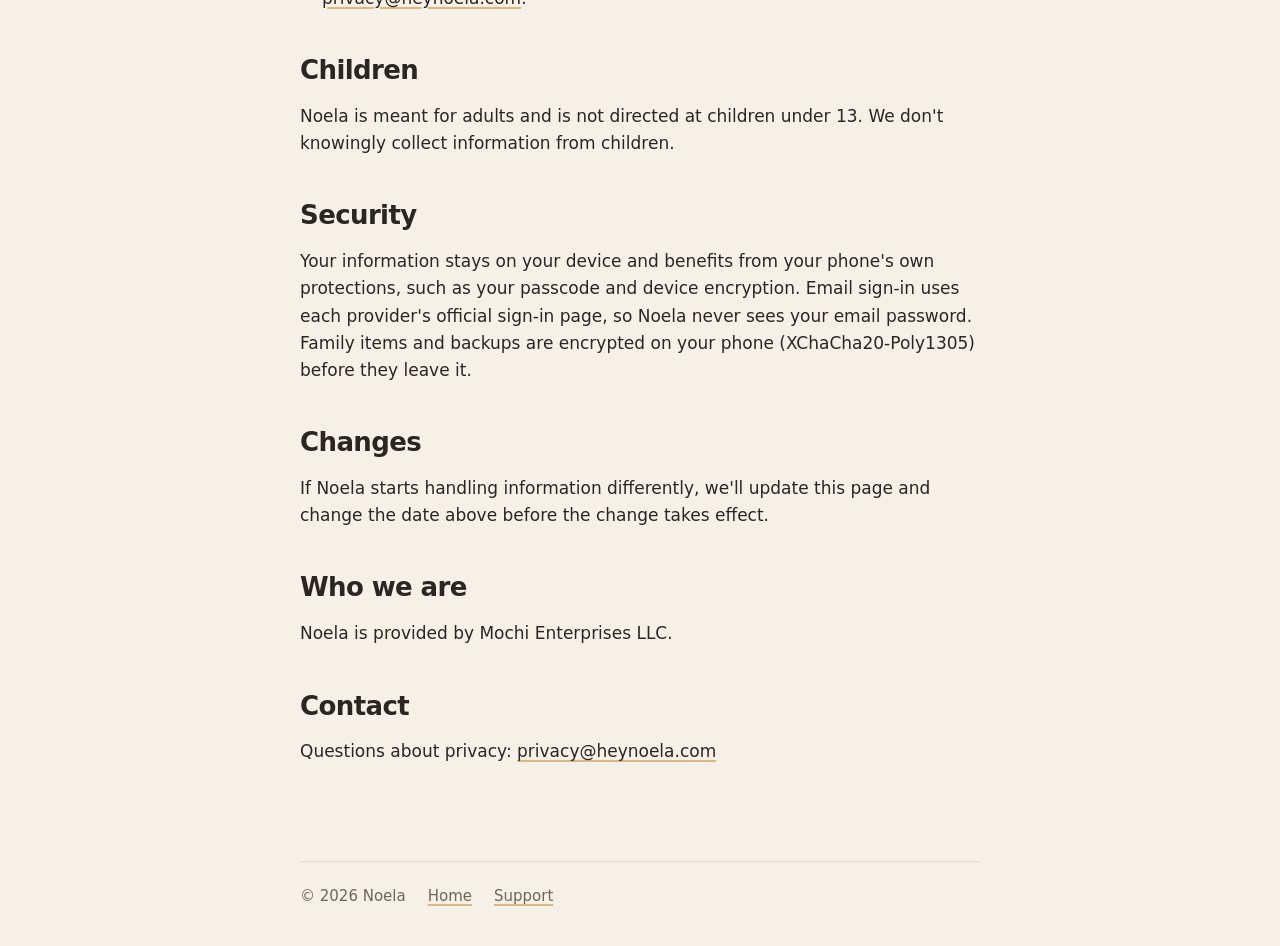
==== commit c17623e8: "Privacy: flight prices, paperwork, feature counts; EU/UK opt-in Co-Authored-By: Claude Opus 5.5 <nor" ====
--- a/privacy/index.html
+++ b/privacy/index.html
@@ -19,14 +19,14 @@
 
     <main class="doc">
       <h1>Privacy policy</h1>
-      <p class="updated">Effective October 28, 2026</p>
+      <p class="updated">Effective October 30, 2026</p>
 
       <div class="summary">
         <h3>The short version</h3>
         <ul>
           <li>Noela works on your phone. There's no Noela account, and your notes, tasks and email stay on your device.</li>
           <li>We don't sell your information. Noela has no ads and no tracking.</li>
-          <li>A few optional features send limited data off your phone: anonymous error codes, problem reports you choose to send, weather, and Family sharing and Google Drive backups (encrypted so we can't read them). Each is explained below.</li>
+          <li>A few features send limited data off your phone: anonymous error codes and feature counts, flight prices (airport codes and dates only), problem reports you choose to send, weather, and Family sharing and Google Drive backups (encrypted so we can't read them). Each is explained below. Error codes, feature counts and flight prices are on unless you turn them off in Settings (in the EU, EEA, UK and Switzerland, feature counts and flight prices start off until you turn them on); the others only happen when you use them.</li>
           <li>If you connect email, Noela only reads it. It never sends, deletes or changes mail.</li>
           <li>Nothing becomes a saved task until you approve it.</li>
         </ul>
@@ -80,6 +80,10 @@
 
       <h2>Travel and links</h2>
       <p>When you tap a flight or hotel search, Noela opens Google with the destination and dates in the link. What happens there is covered by Google's privacy policy. Noela doesn't book anything and gets nothing back from those sites.</p>
+      <p><strong>Flight prices</strong> (on unless you turn it off in Settings; off until you turn it on in the EU, EEA, UK and Switzerland). When you tap Check prices while planning a trip, Noela sends the two airport codes and your travel dates to our server on Cloudflare, which asks FlightPowers (through RapidAPI) for current fares based on Google Flights. No name, email, trip details or anything else is sent. Our server doesn't log your searches or store IP addresses, though identical searches may be answered from a short-lived cache for up to six hours. FlightPowers and RapidAPI receive the airport codes and dates (not your IP address or anything about you) and handle them under their own privacy policies. If you open a fare, you book on Google Flights or the airline's site, under their terms.</p>
+
+      <h2>Paperwork</h2>
+      <p>Documents you keep in Paperwork (warranties, manuals, policies, receipts) and the text read from them stay in Noela's storage on your phone. Files picked from Google Drive, iCloud or another app come through your phone's own file picker; Noela gets no access to the rest of your Drive. Backups include the list of documents but not the files, and documents are never shared with your household.</p>
 
       <h2>Calendar</h2>
       <p>If you allow calendar access, Noela reads your phone's calendars on the device to show your day and add events you approve. Calendar data is shared only if you turn on calendar sharing in Family, and then only encrypted, as described above.</p>
@@ -94,13 +98,14 @@
       <h2>What we collect</h2>
       <ul>
         <li><strong>Anonymous error codes</strong> (you can turn this off in Settings). When something fails, Noela can send a short code such as "email sync timed out", with the app version, phone platform and OS version. These codes contain no content, no account details and no identifier that links them to you. They're used only to fix bugs.</li>
+        <li><strong>Anonymous feature counts</strong> (you can turn this off in Settings; in the EU, EEA, UK and Switzerland it's off until you turn it on). Once a day, Noela can send how often features were used, such as "groceries: added 3" or "paperwork: kept 1", and which feature a chat question was about, such as "chat: groceries". It never sends what you typed or asked, or any content. Counts carry the app version and phone platform, and a random code that changes every week so counts from different weeks can't be linked. We don't store IP addresses with them. We use them only to decide what to improve.</li>
         <li><strong>Problem reports you send.</strong> If you use Report a problem, we receive what you write, the same anonymous app details, and, only if you add them, your email address and a screenshot. Please don't send screenshots that show your emails or other private details. Reports are kept in our private issue tracker (GitHub) until the problem is resolved.</li>
         <li><strong>Emails to us.</strong> If you email support or privacy, we keep the conversation to answer you.</li>
       </ul>
       <p>Noela contains no advertising or tracking tools. Apple and Google also give app developers summary statistics, such as download counts, and crash reports if you've chosen to share them with developers in your phone's settings. Those come from Apple and Google under their privacy policies and don't include the contents of Noela.</p>
 
       <h2>Sharing and selling</h2>
-      <p>We don't sell or rent your information, and we don't share it for advertising. The only other companies involved are those that run the services described above: Cloudflare (Family relay and error codes), GitHub (problem reports), Apple and Google (purchases, app distribution and, if you turn it on, Google Drive backups), and Open-Meteo (weather). We may disclose information if the law requires it, though most of what Noela handles never reaches us.</p>
+      <p>We don't sell or rent your information, and we don't share it for advertising. The only other companies involved are those that run the services described above: Cloudflare (Family relay, error codes, feature counts and the flight-prices server), FlightPowers and RapidAPI (flight prices), GitHub (problem reports), Apple and Google (purchases, app distribution and, if you turn it on, Google Drive backups), and Open-Meteo (weather). We may disclose information if the law requires it, though most of what Noela handles never reaches us.</p>
 
       <h2>Deleting your information</h2>
       <ul>
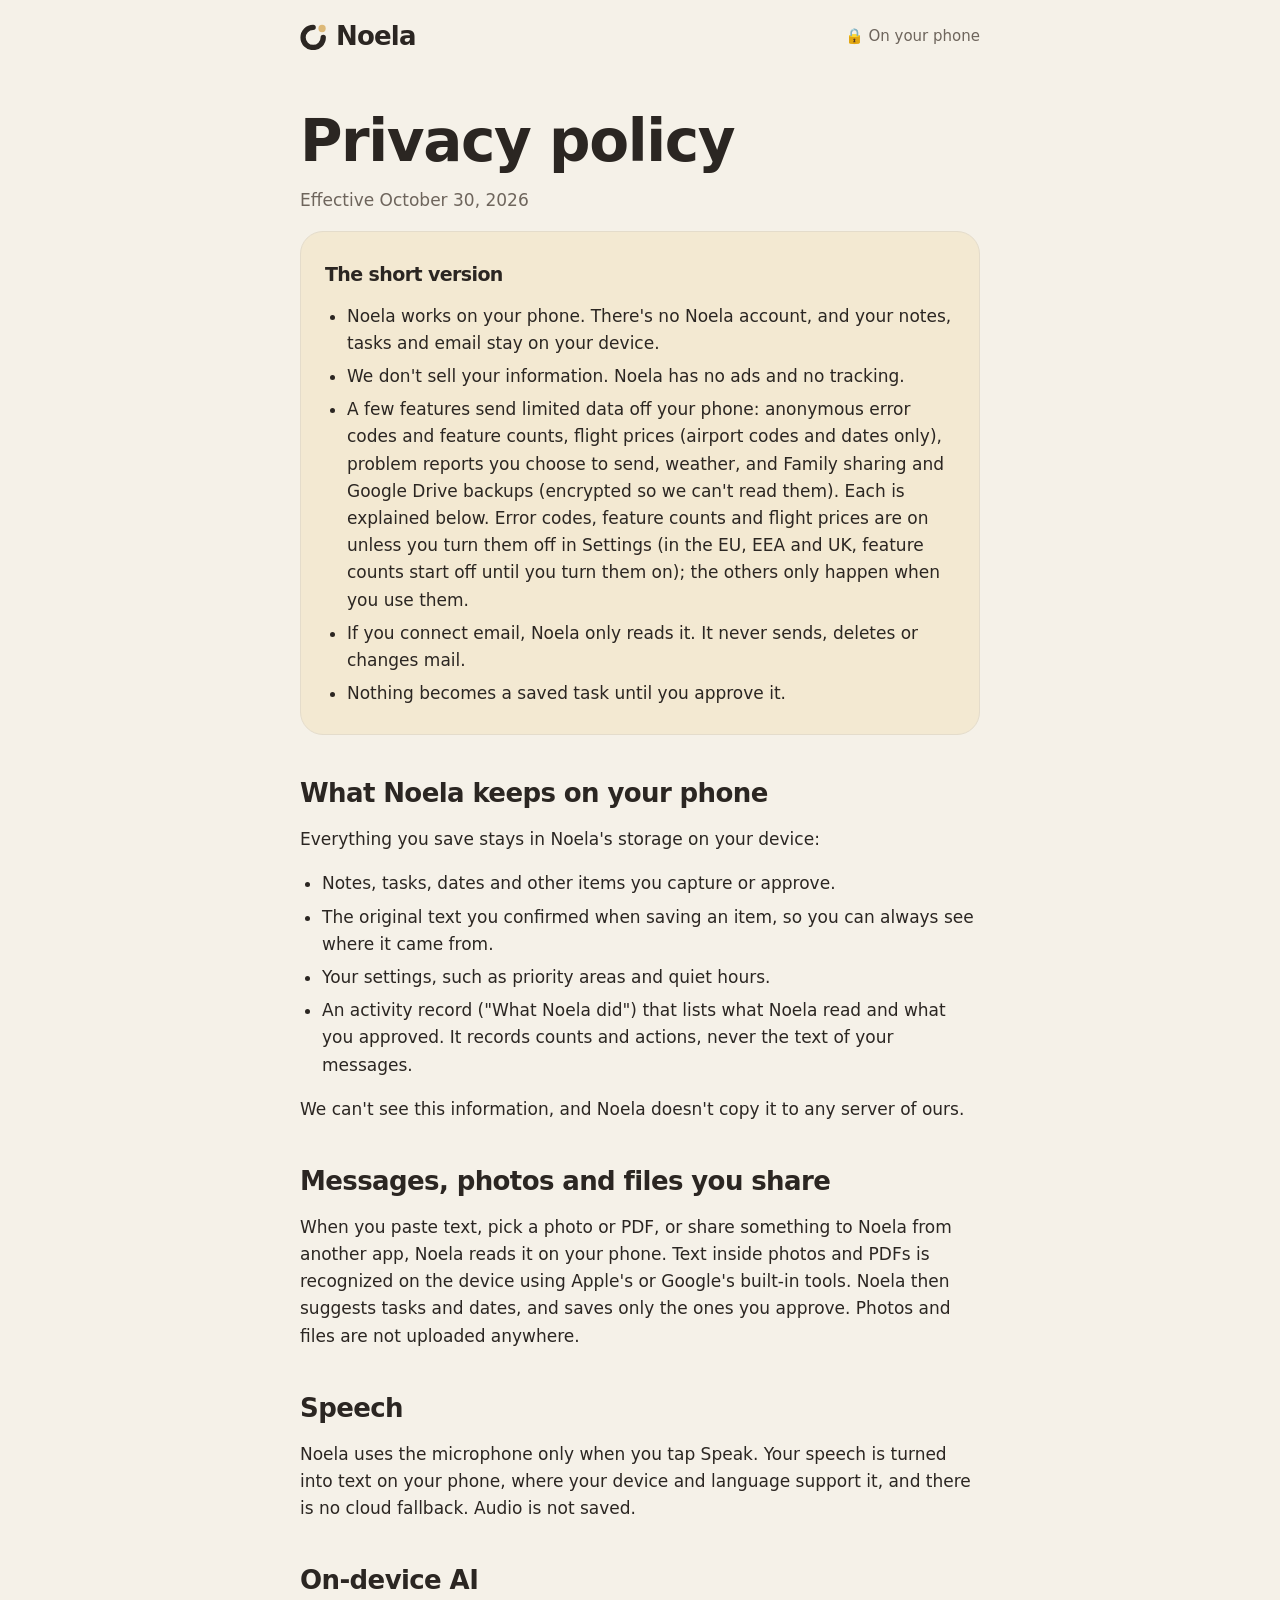
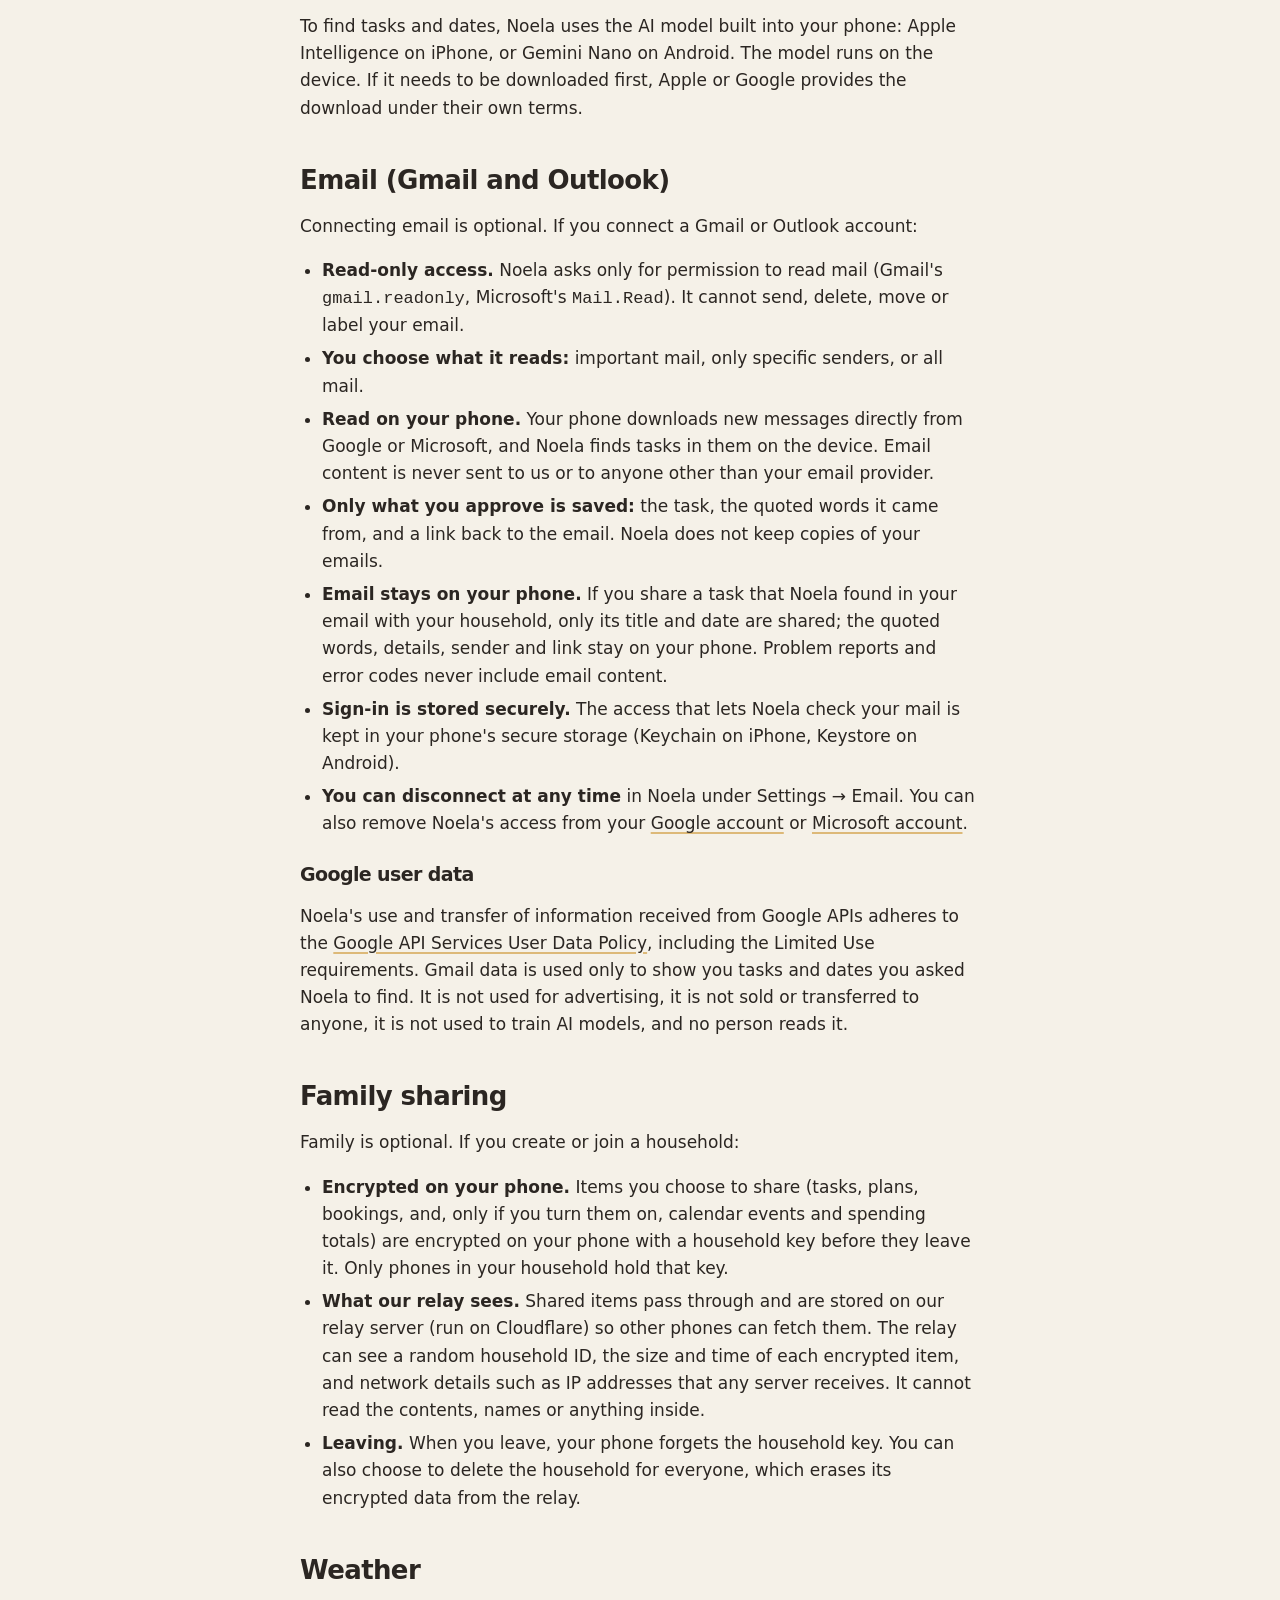
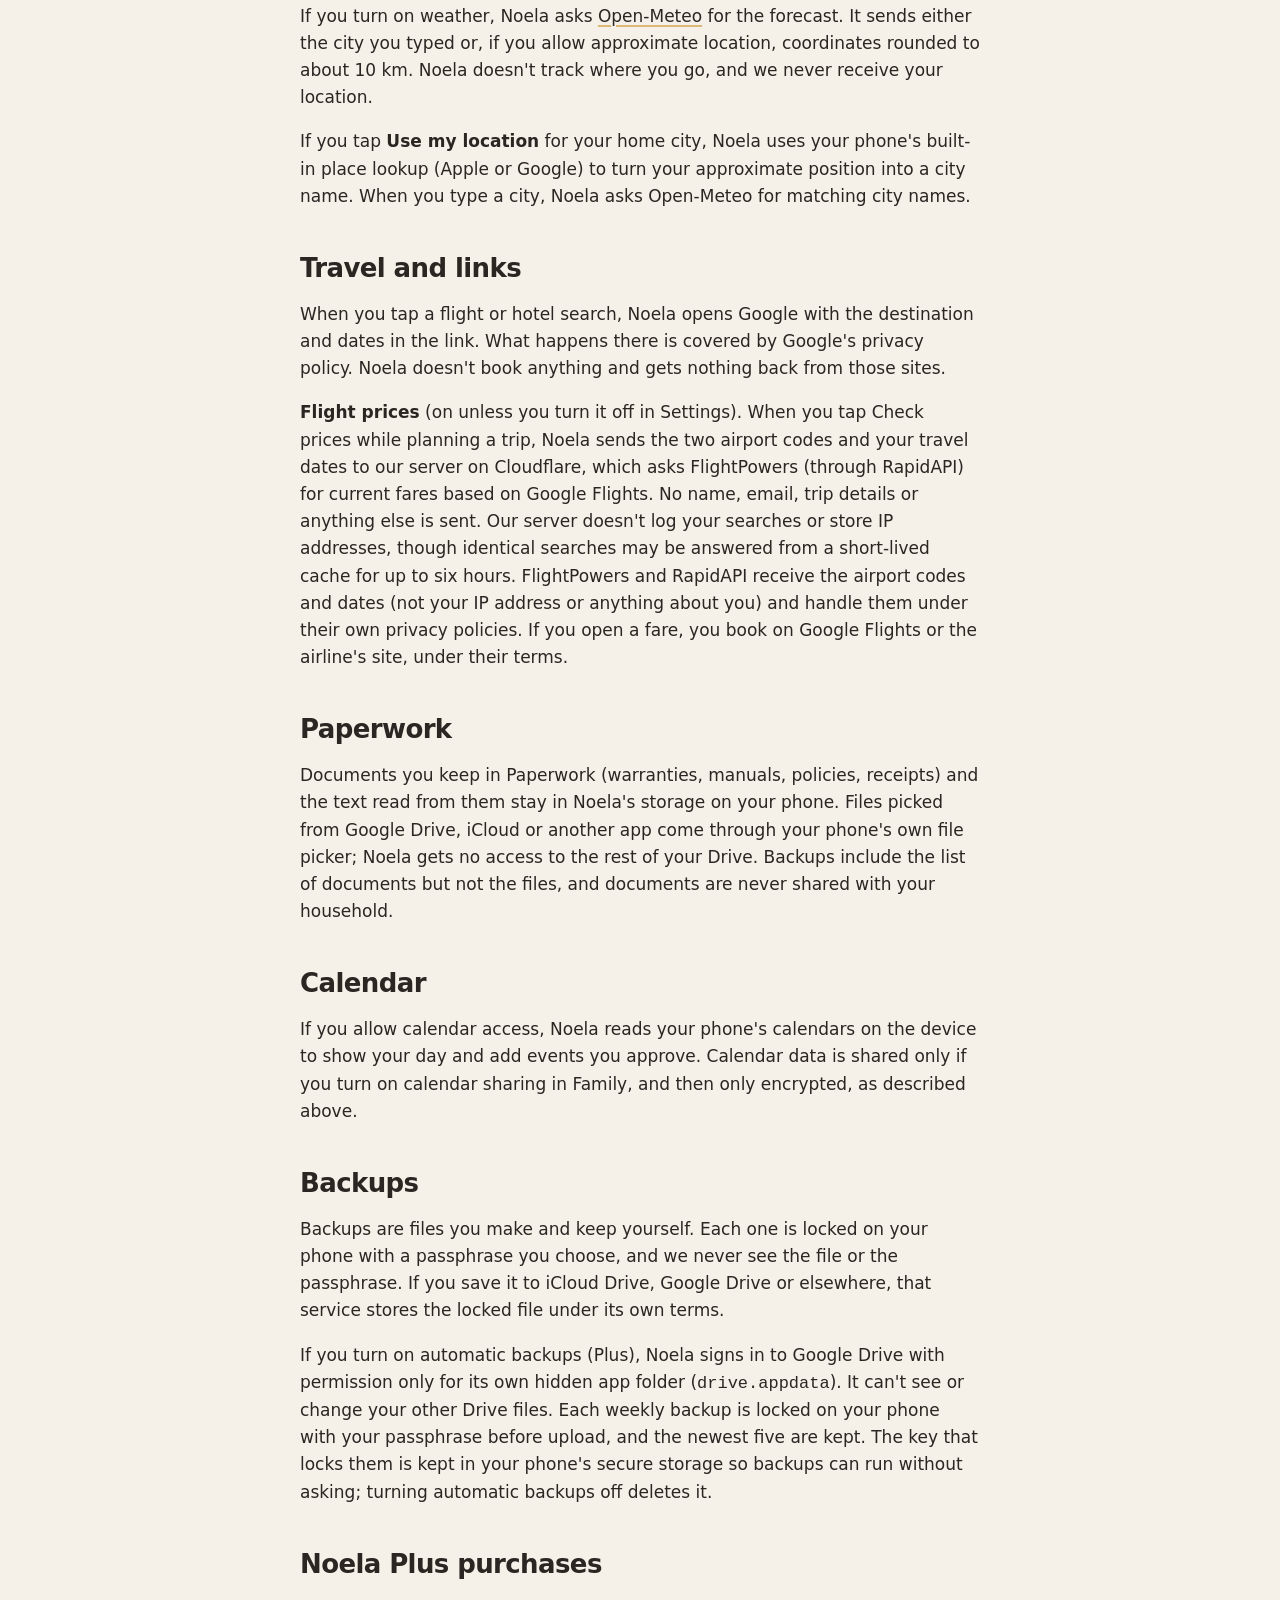
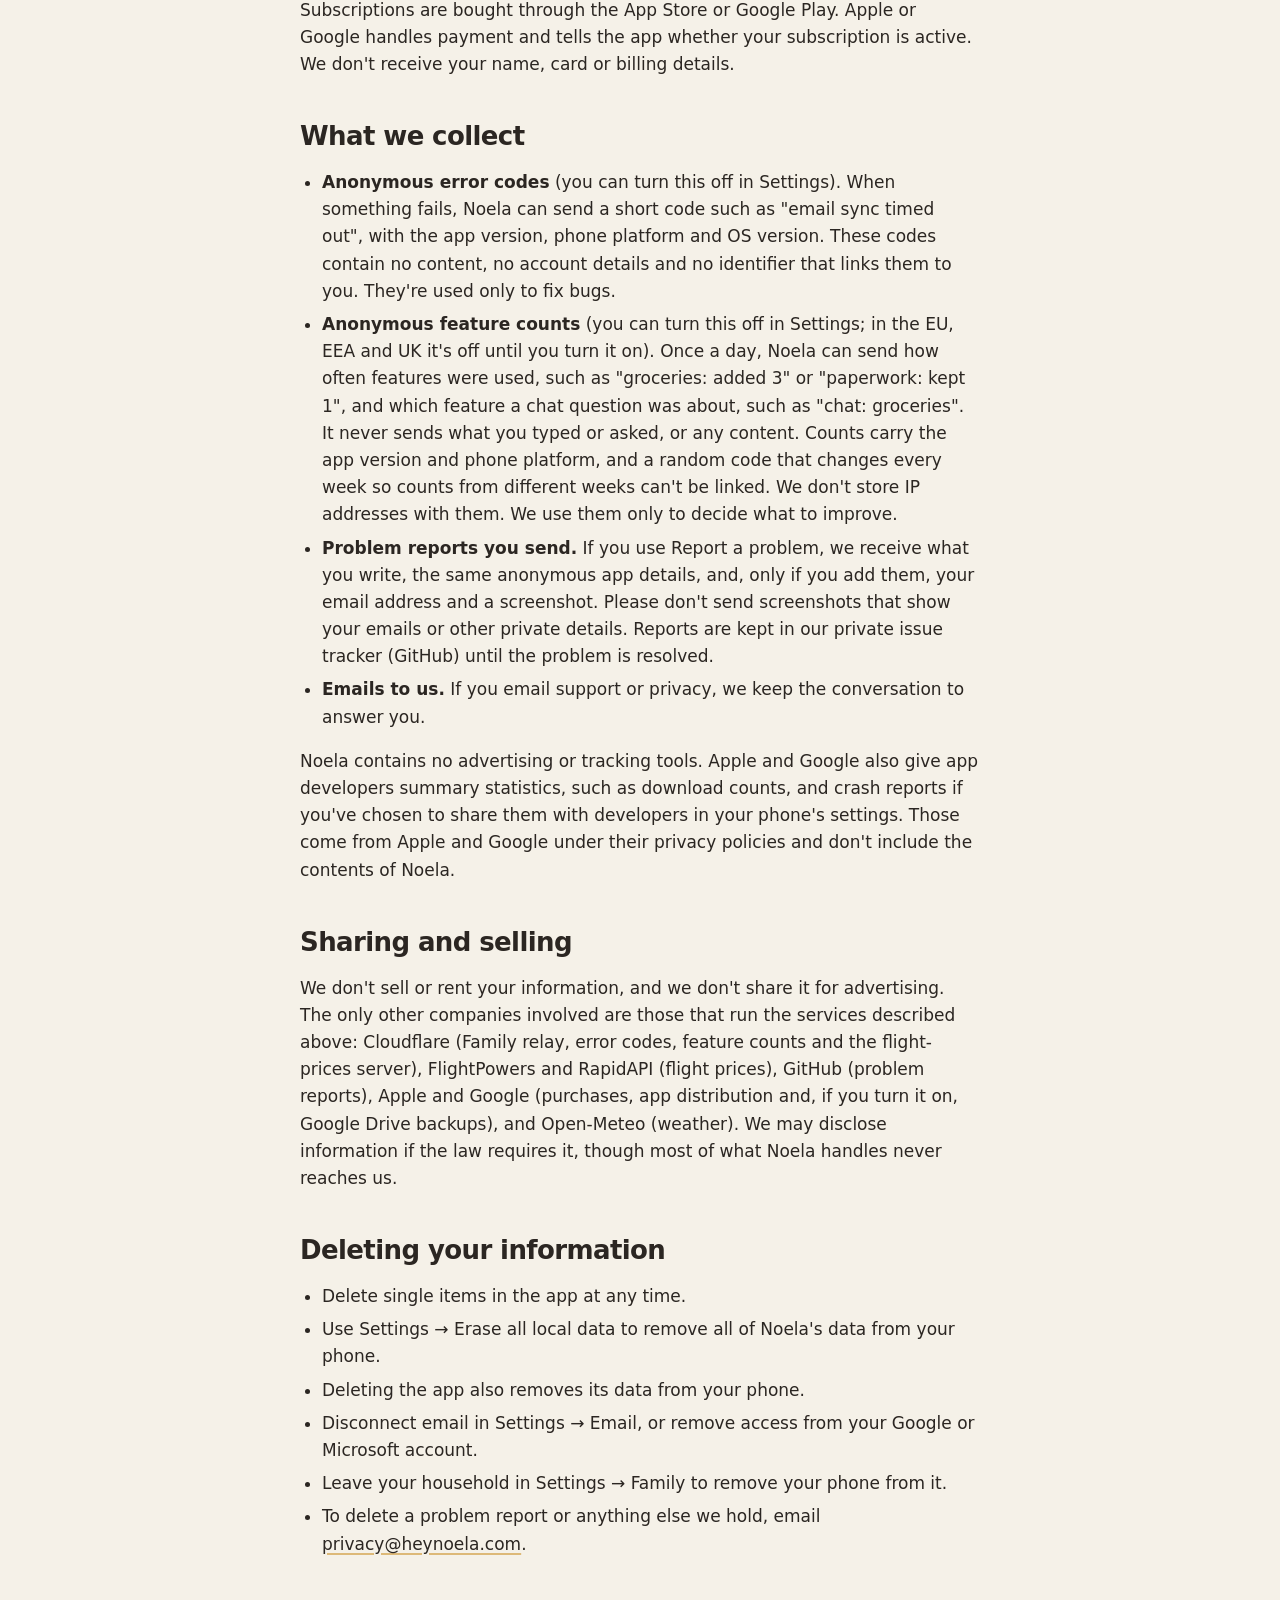
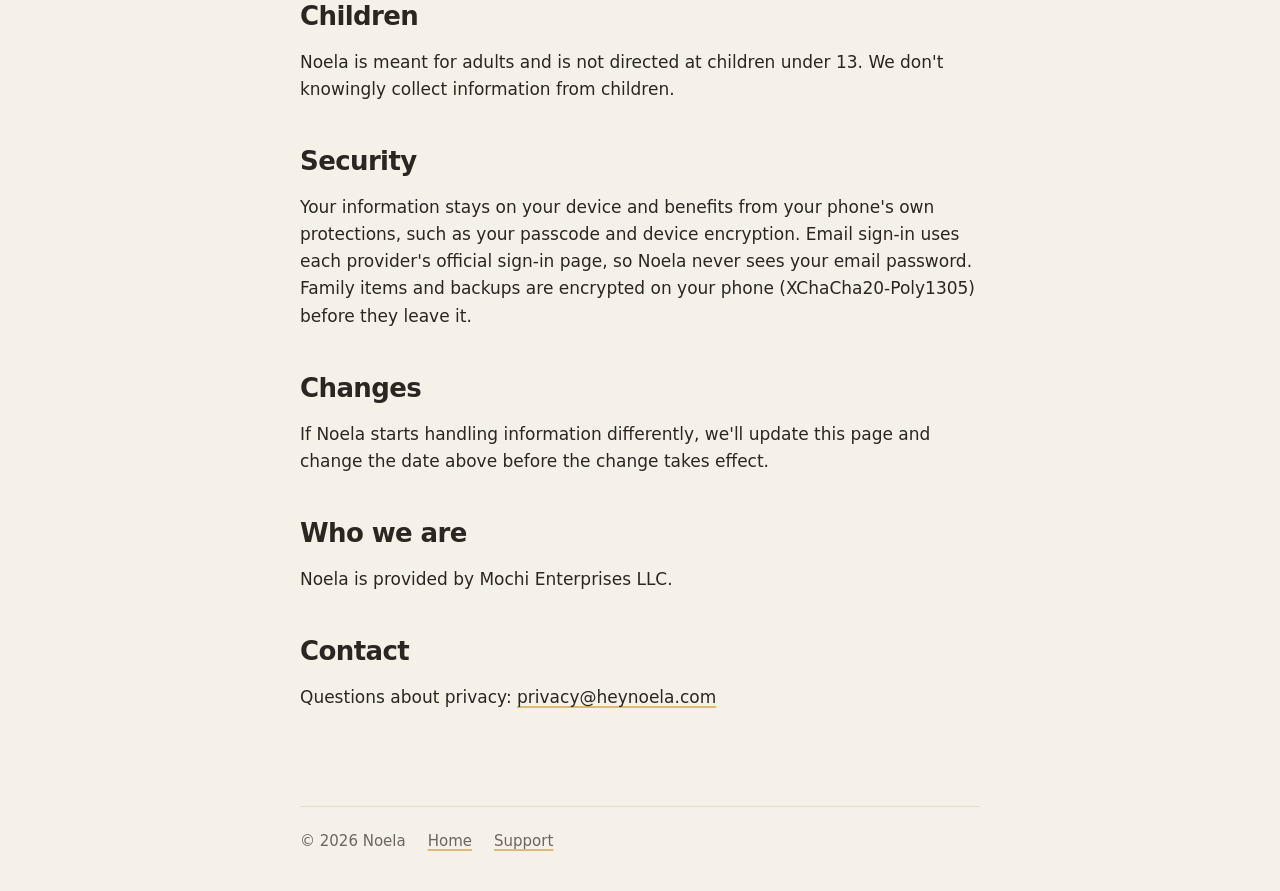
==== commit 002ddb75: "Privacy: counts opt-in in EU/EEA/UK; flight prices on everywhere Co-Authored-By: Claude Opus 5.5 <no" ====
--- a/privacy/index.html
+++ b/privacy/index.html
@@ -26,7 +26,7 @@
         <ul>
           <li>Noela works on your phone. There's no Noela account, and your notes, tasks and email stay on your device.</li>
           <li>We don't sell your information. Noela has no ads and no tracking.</li>
-          <li>A few features send limited data off your phone: anonymous error codes and feature counts, flight prices (airport codes and dates only), problem reports you choose to send, weather, and Family sharing and Google Drive backups (encrypted so we can't read them). Each is explained below. Error codes, feature counts and flight prices are on unless you turn them off in Settings (in the EU, EEA, UK and Switzerland, feature counts and flight prices start off until you turn them on); the others only happen when you use them.</li>
+          <li>A few features send limited data off your phone: anonymous error codes and feature counts, flight prices (airport codes and dates only), problem reports you choose to send, weather, and Family sharing and Google Drive backups (encrypted so we can't read them). Each is explained below. Error codes, feature counts and flight prices are on unless you turn them off in Settings (in the EU, EEA and UK, feature counts start off until you turn them on); the others only happen when you use them.</li>
           <li>If you connect email, Noela only reads it. It never sends, deletes or changes mail.</li>
           <li>Nothing becomes a saved task until you approve it.</li>
         </ul>
@@ -80,7 +80,7 @@
 
       <h2>Travel and links</h2>
       <p>When you tap a flight or hotel search, Noela opens Google with the destination and dates in the link. What happens there is covered by Google's privacy policy. Noela doesn't book anything and gets nothing back from those sites.</p>
-      <p><strong>Flight prices</strong> (on unless you turn it off in Settings; off until you turn it on in the EU, EEA, UK and Switzerland). When you tap Check prices while planning a trip, Noela sends the two airport codes and your travel dates to our server on Cloudflare, which asks FlightPowers (through RapidAPI) for current fares based on Google Flights. No name, email, trip details or anything else is sent. Our server doesn't log your searches or store IP addresses, though identical searches may be answered from a short-lived cache for up to six hours. FlightPowers and RapidAPI receive the airport codes and dates (not your IP address or anything about you) and handle them under their own privacy policies. If you open a fare, you book on Google Flights or the airline's site, under their terms.</p>
+      <p><strong>Flight prices</strong> (on unless you turn it off in Settings). When you tap Check prices while planning a trip, Noela sends the two airport codes and your travel dates to our server on Cloudflare, which asks FlightPowers (through RapidAPI) for current fares based on Google Flights. No name, email, trip details or anything else is sent. Our server doesn't log your searches or store IP addresses, though identical searches may be answered from a short-lived cache for up to six hours. FlightPowers and RapidAPI receive the airport codes and dates (not your IP address or anything about you) and handle them under their own privacy policies. If you open a fare, you book on Google Flights or the airline's site, under their terms.</p>
 
       <h2>Paperwork</h2>
       <p>Documents you keep in Paperwork (warranties, manuals, policies, receipts) and the text read from them stay in Noela's storage on your phone. Files picked from Google Drive, iCloud or another app come through your phone's own file picker; Noela gets no access to the rest of your Drive. Backups include the list of documents but not the files, and documents are never shared with your household.</p>
@@ -98,7 +98,7 @@
       <h2>What we collect</h2>
       <ul>
         <li><strong>Anonymous error codes</strong> (you can turn this off in Settings). When something fails, Noela can send a short code such as "email sync timed out", with the app version, phone platform and OS version. These codes contain no content, no account details and no identifier that links them to you. They're used only to fix bugs.</li>
-        <li><strong>Anonymous feature counts</strong> (you can turn this off in Settings; in the EU, EEA, UK and Switzerland it's off until you turn it on). Once a day, Noela can send how often features were used, such as "groceries: added 3" or "paperwork: kept 1", and which feature a chat question was about, such as "chat: groceries". It never sends what you typed or asked, or any content. Counts carry the app version and phone platform, and a random code that changes every week so counts from different weeks can't be linked. We don't store IP addresses with them. We use them only to decide what to improve.</li>
+        <li><strong>Anonymous feature counts</strong> (you can turn this off in Settings; in the EU, EEA and UK it's off until you turn it on). Once a day, Noela can send how often features were used, such as "groceries: added 3" or "paperwork: kept 1", and which feature a chat question was about, such as "chat: groceries". It never sends what you typed or asked, or any content. Counts carry the app version and phone platform, and a random code that changes every week so counts from different weeks can't be linked. We don't store IP addresses with them. We use them only to decide what to improve.</li>
         <li><strong>Problem reports you send.</strong> If you use Report a problem, we receive what you write, the same anonymous app details, and, only if you add them, your email address and a screenshot. Please don't send screenshots that show your emails or other private details. Reports are kept in our private issue tracker (GitHub) until the problem is resolved.</li>
         <li><strong>Emails to us.</strong> If you email support or privacy, we keep the conversation to answer you.</li>
       </ul>
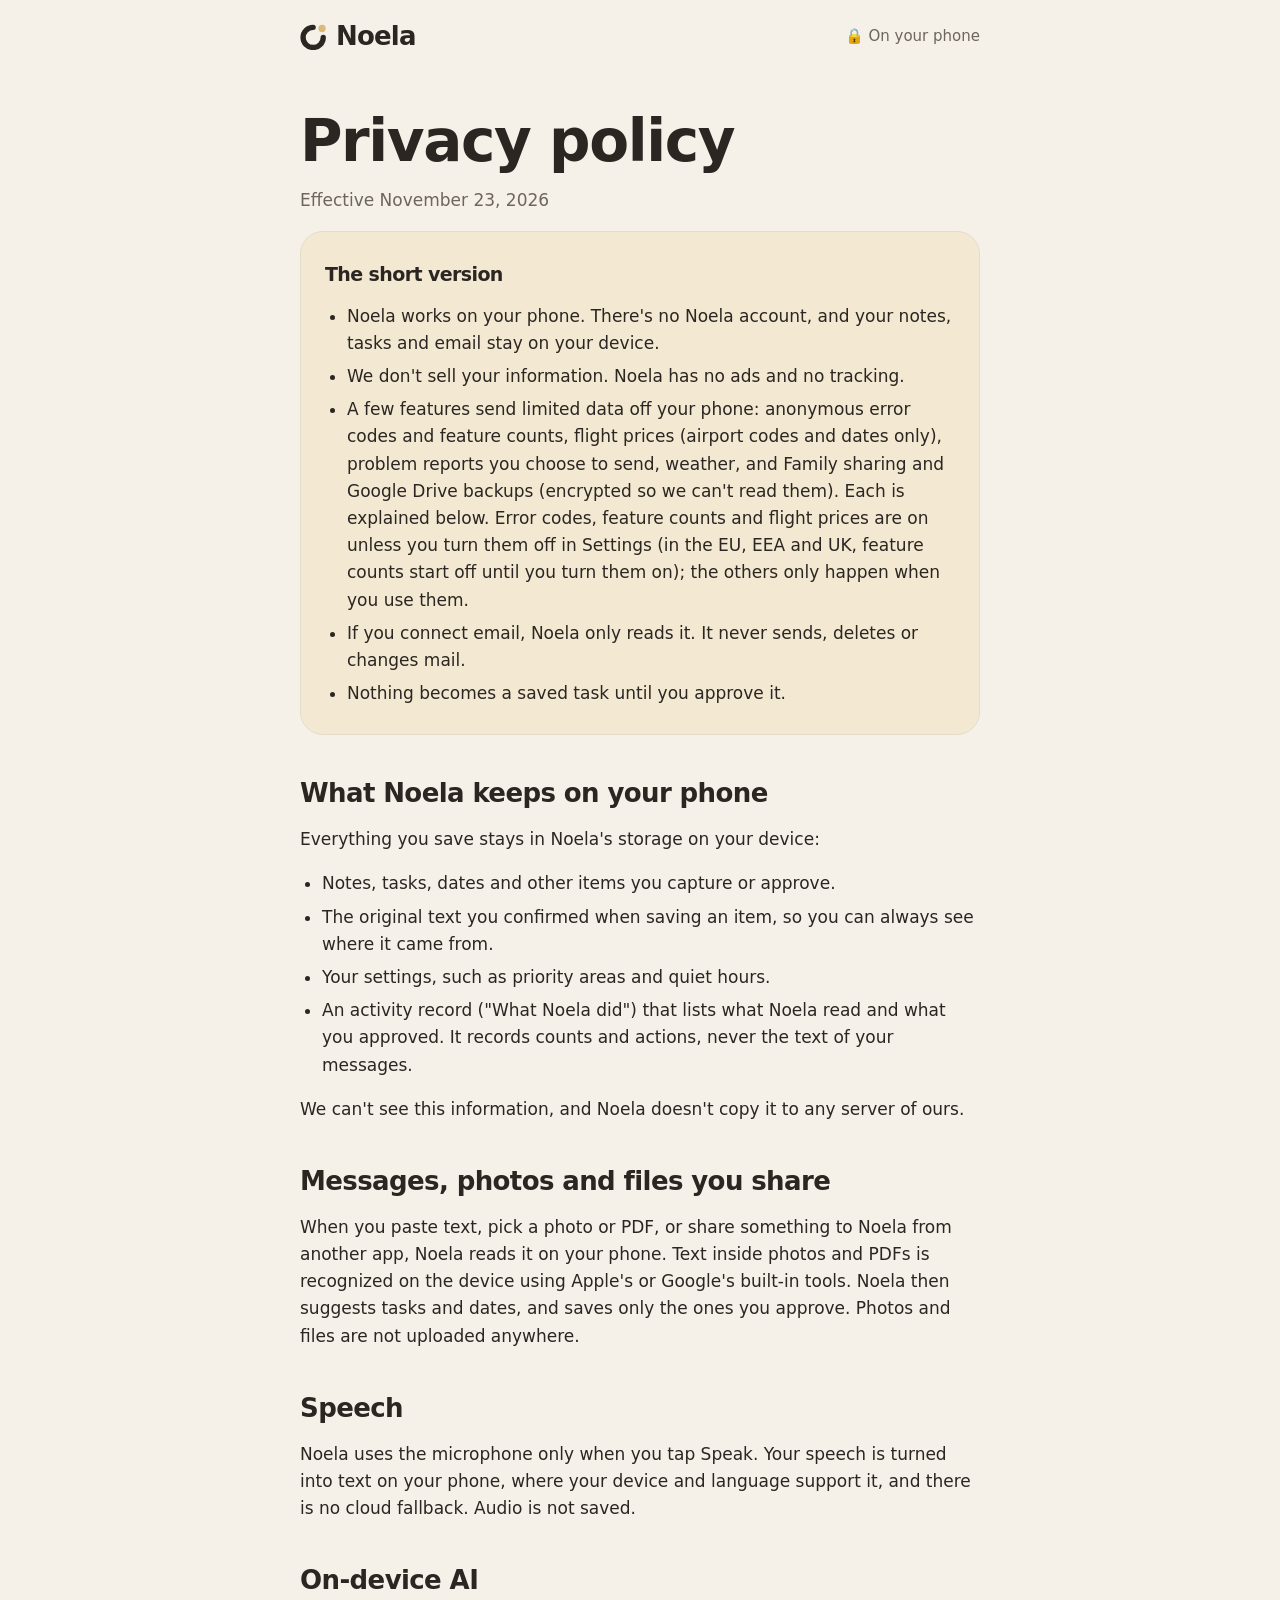
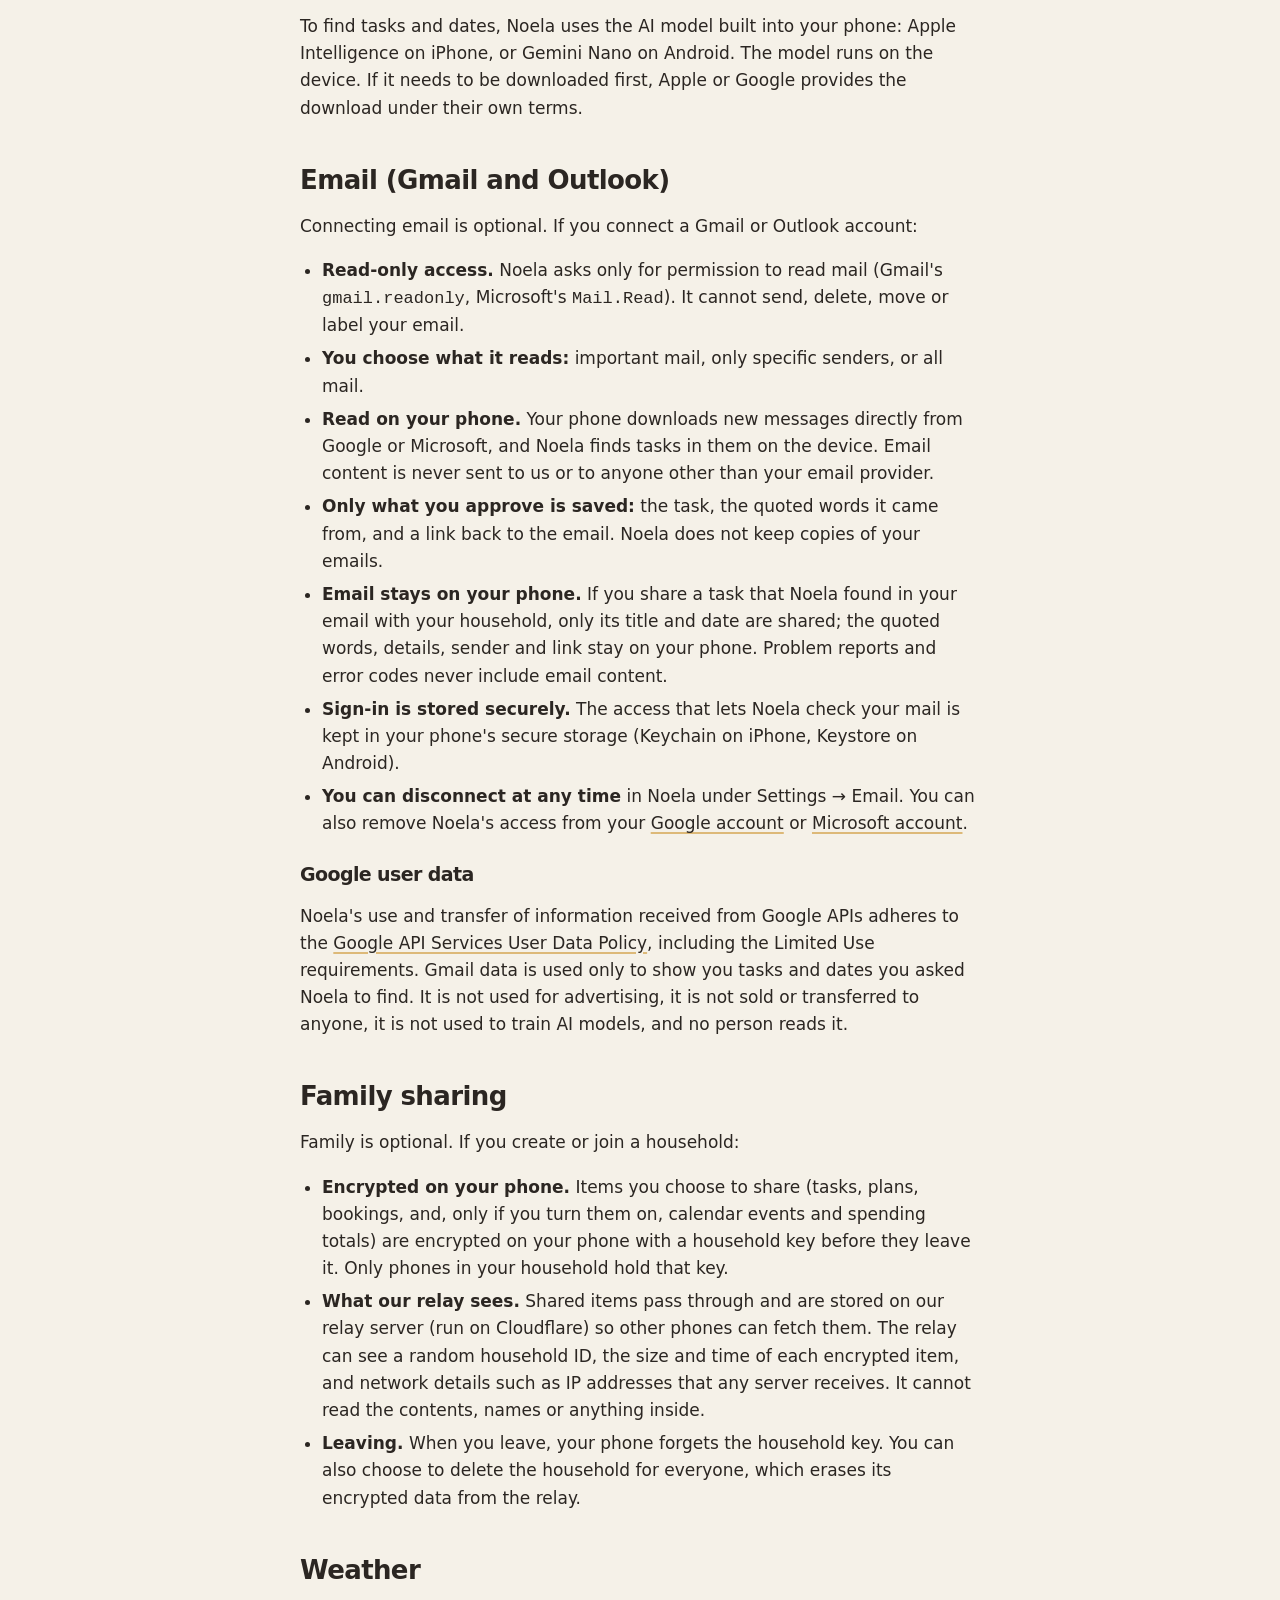
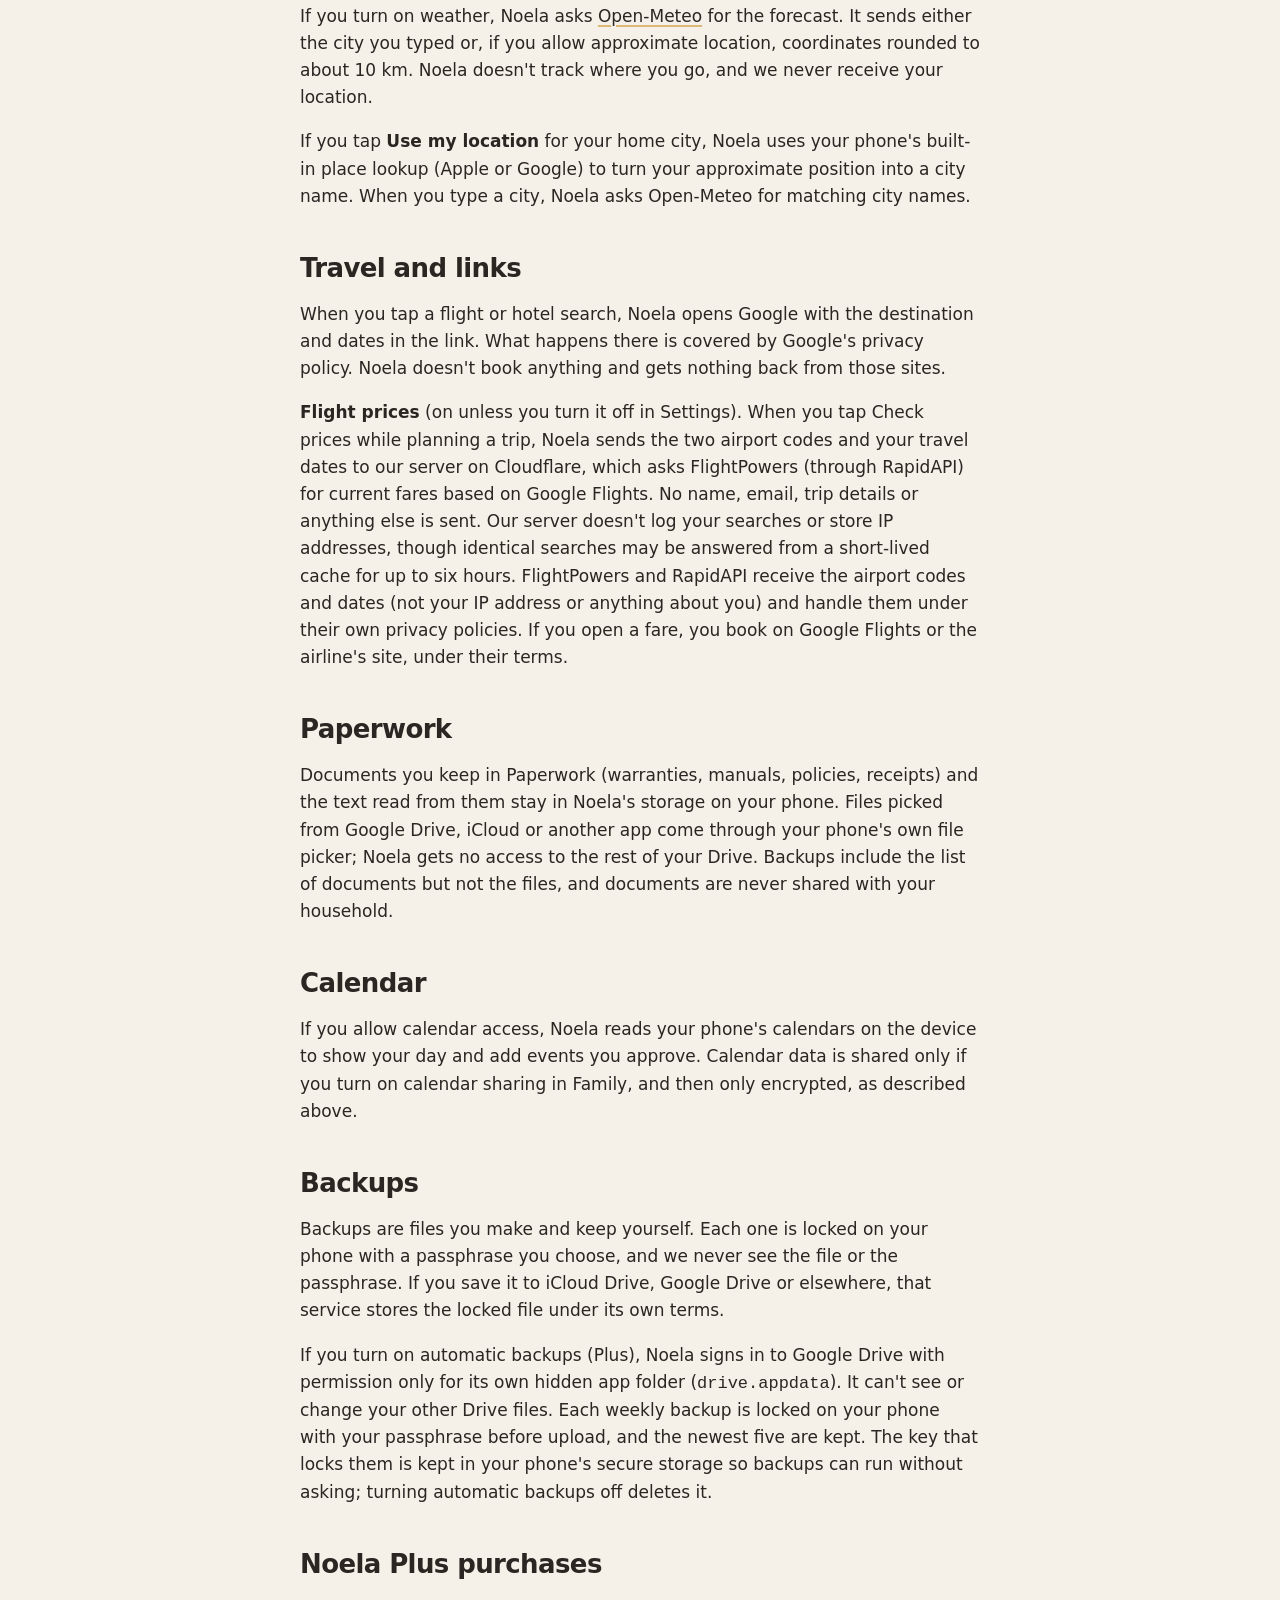
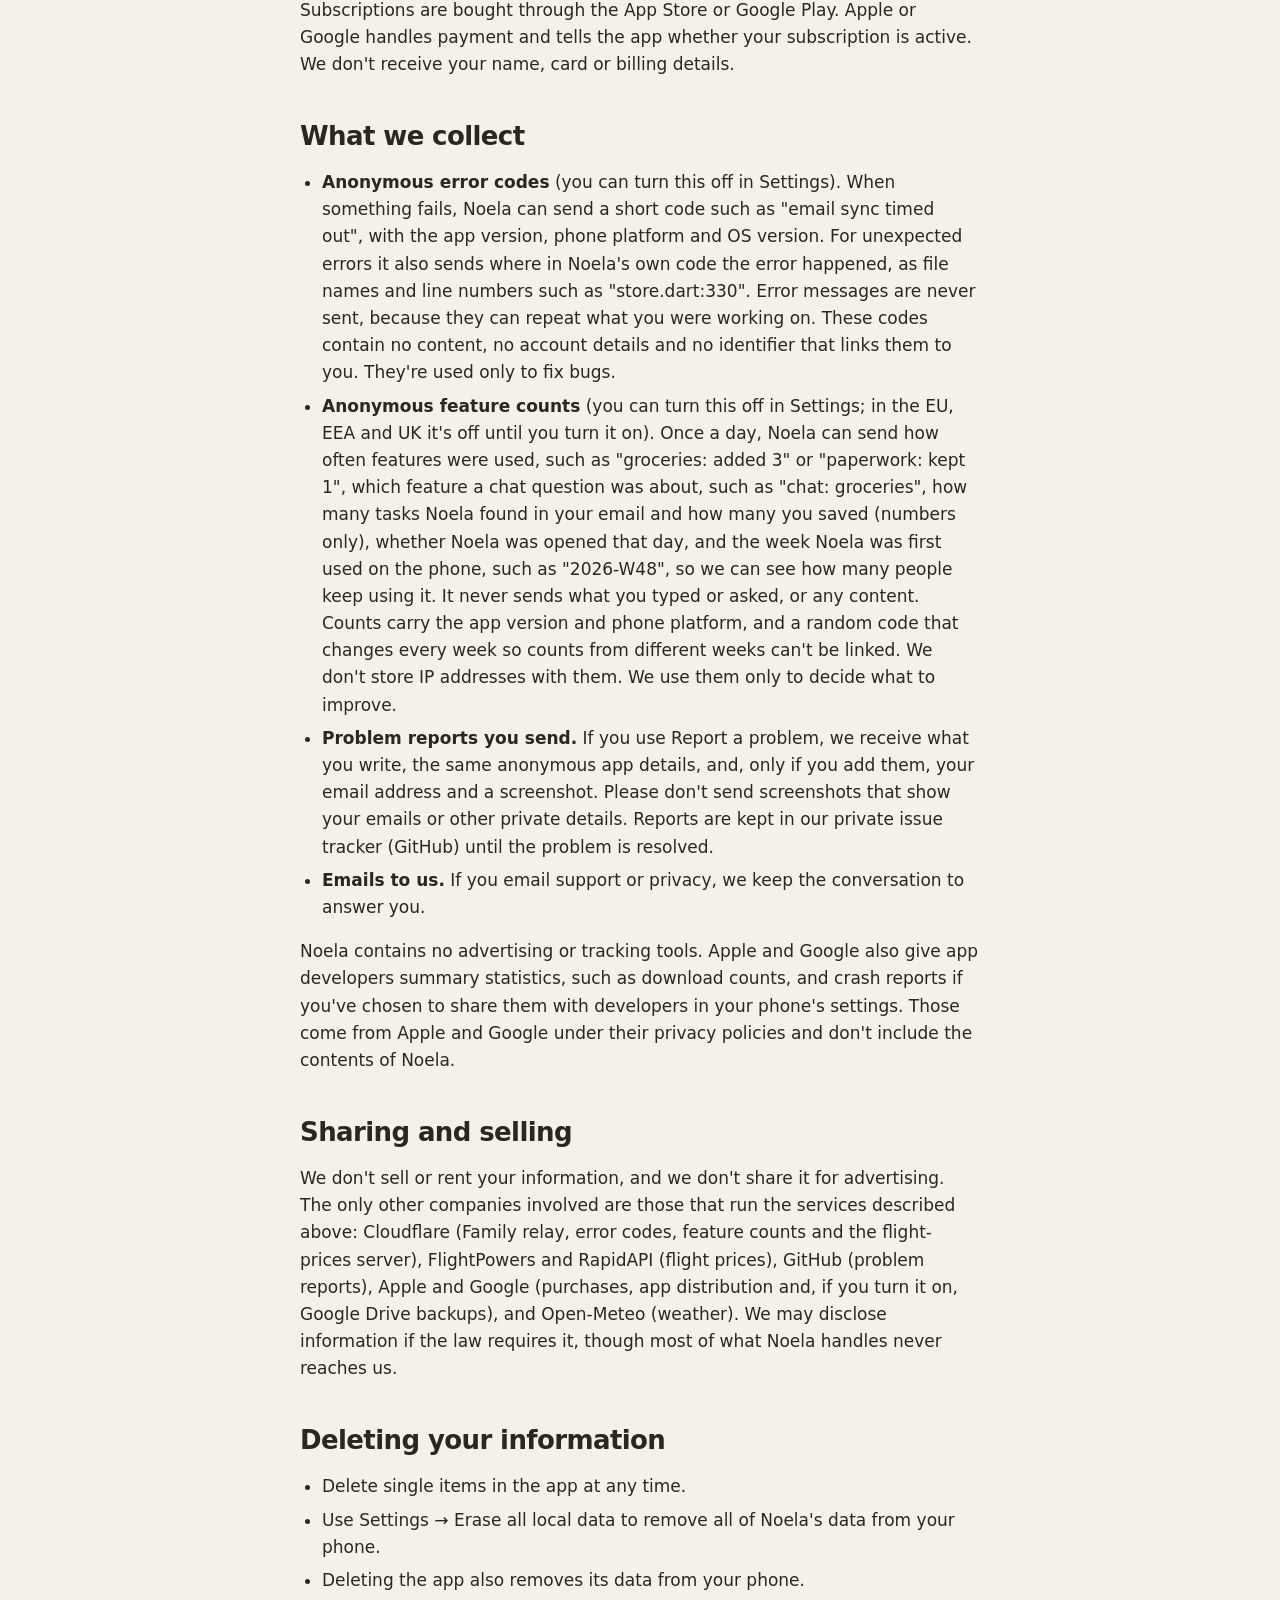
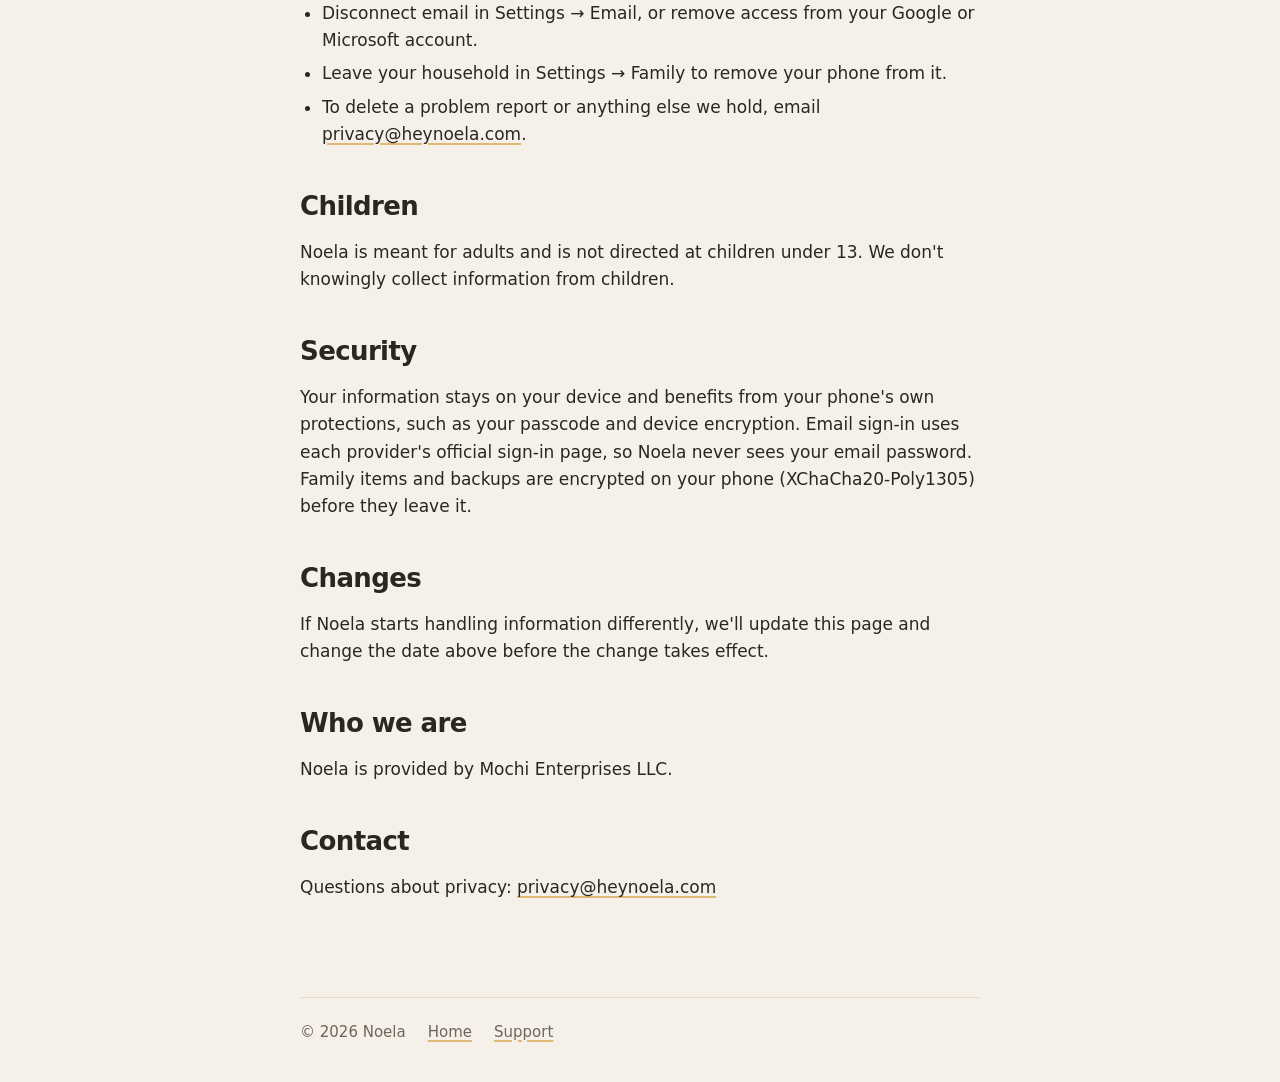
==== commit fca5b1c6: "Privacy: error code locations, task counts and install week Co-Authored-By: Claude Opus 5.5 <noreply" ====
--- a/privacy/index.html
+++ b/privacy/index.html
@@ -19,7 +19,7 @@
 
     <main class="doc">
       <h1>Privacy policy</h1>
-      <p class="updated">Effective October 30, 2026</p>
+      <p class="updated">Effective November 23, 2026</p>
 
       <div class="summary">
         <h3>The short version</h3>
@@ -97,8 +97,8 @@
 
       <h2>What we collect</h2>
       <ul>
-        <li><strong>Anonymous error codes</strong> (you can turn this off in Settings). When something fails, Noela can send a short code such as "email sync timed out", with the app version, phone platform and OS version. These codes contain no content, no account details and no identifier that links them to you. They're used only to fix bugs.</li>
-        <li><strong>Anonymous feature counts</strong> (you can turn this off in Settings; in the EU, EEA and UK it's off until you turn it on). Once a day, Noela can send how often features were used, such as "groceries: added 3" or "paperwork: kept 1", and which feature a chat question was about, such as "chat: groceries". It never sends what you typed or asked, or any content. Counts carry the app version and phone platform, and a random code that changes every week so counts from different weeks can't be linked. We don't store IP addresses with them. We use them only to decide what to improve.</li>
+        <li><strong>Anonymous error codes</strong> (you can turn this off in Settings). When something fails, Noela can send a short code such as "email sync timed out", with the app version, phone platform and OS version. For unexpected errors it also sends where in Noela's own code the error happened, as file names and line numbers such as "store.dart:330". Error messages are never sent, because they can repeat what you were working on. These codes contain no content, no account details and no identifier that links them to you. They're used only to fix bugs.</li>
+        <li><strong>Anonymous feature counts</strong> (you can turn this off in Settings; in the EU, EEA and UK it's off until you turn it on). Once a day, Noela can send how often features were used, such as "groceries: added 3" or "paperwork: kept 1", which feature a chat question was about, such as "chat: groceries", how many tasks Noela found in your email and how many you saved (numbers only), whether Noela was opened that day, and the week Noela was first used on the phone, such as "2026-W48", so we can see how many people keep using it. It never sends what you typed or asked, or any content. Counts carry the app version and phone platform, and a random code that changes every week so counts from different weeks can't be linked. We don't store IP addresses with them. We use them only to decide what to improve.</li>
         <li><strong>Problem reports you send.</strong> If you use Report a problem, we receive what you write, the same anonymous app details, and, only if you add them, your email address and a screenshot. Please don't send screenshots that show your emails or other private details. Reports are kept in our private issue tracker (GitHub) until the problem is resolved.</li>
         <li><strong>Emails to us.</strong> If you email support or privacy, we keep the conversation to answer you.</li>
       </ul>
